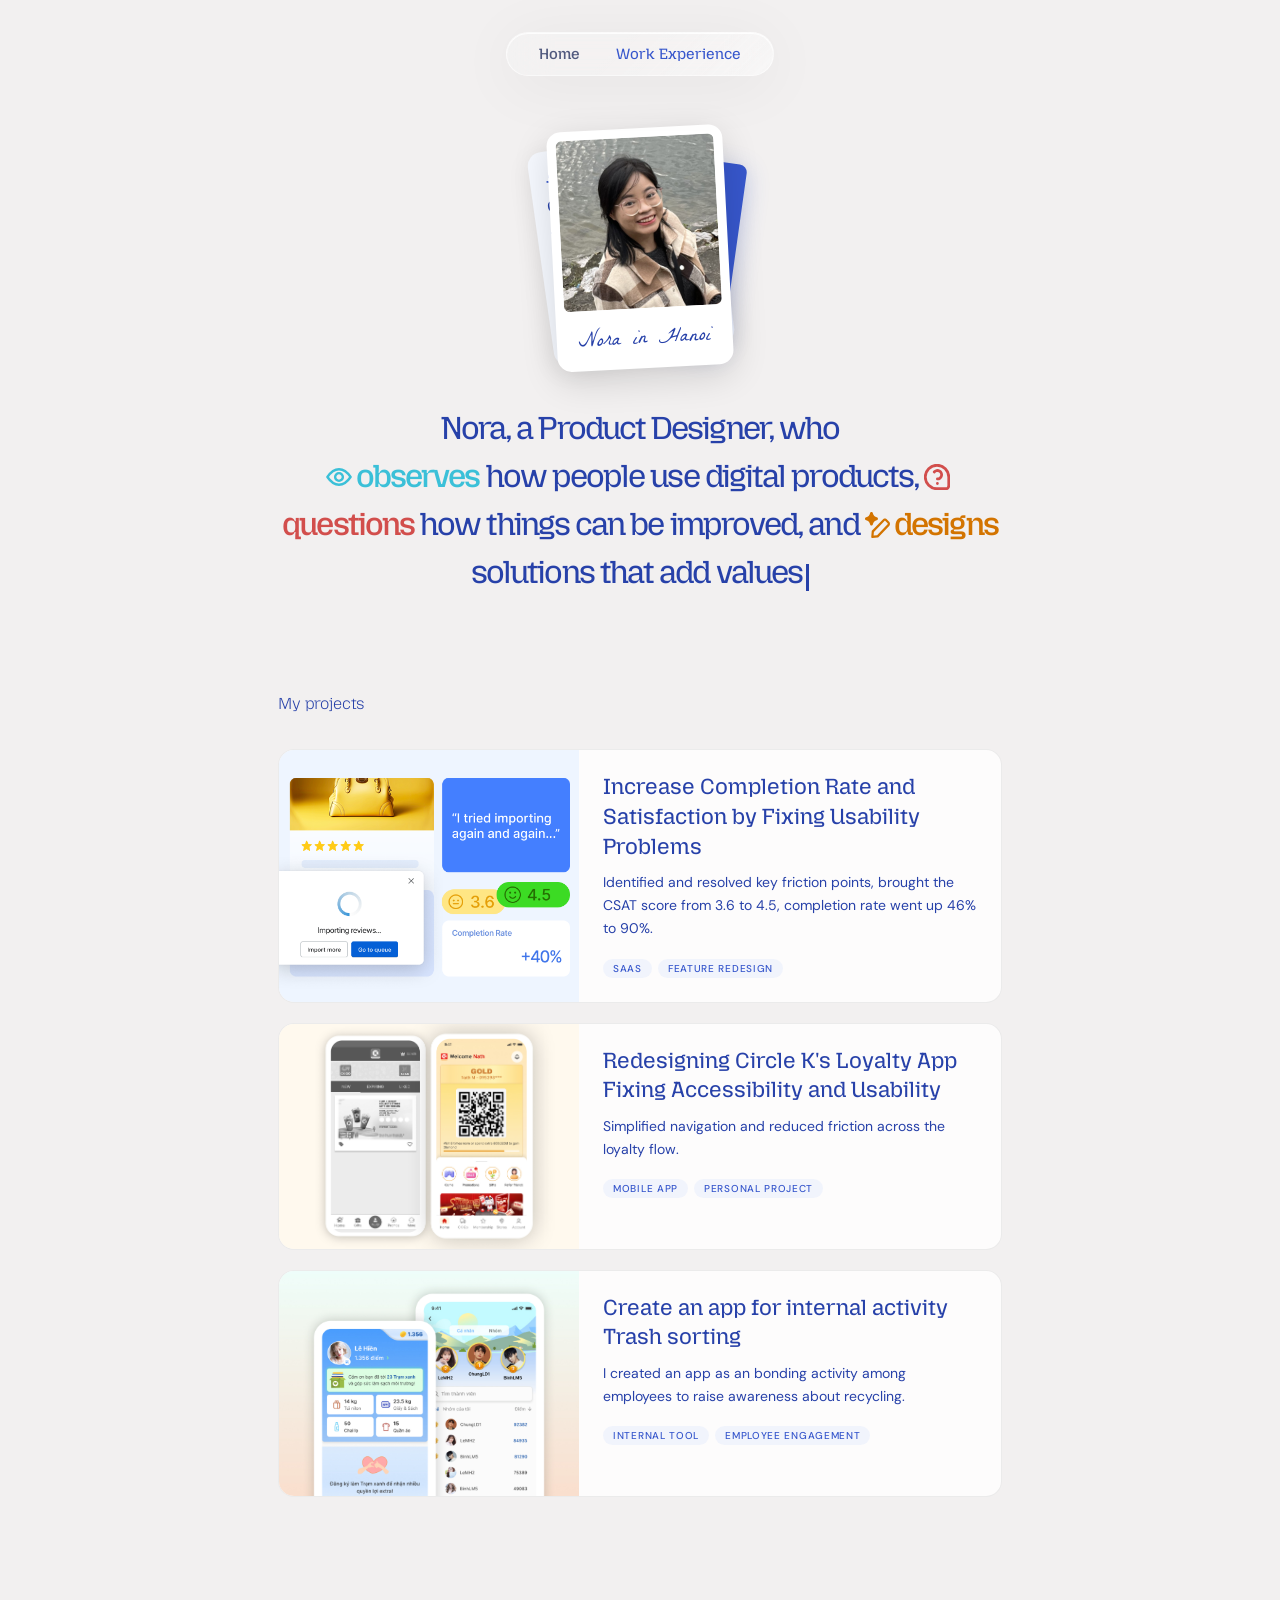
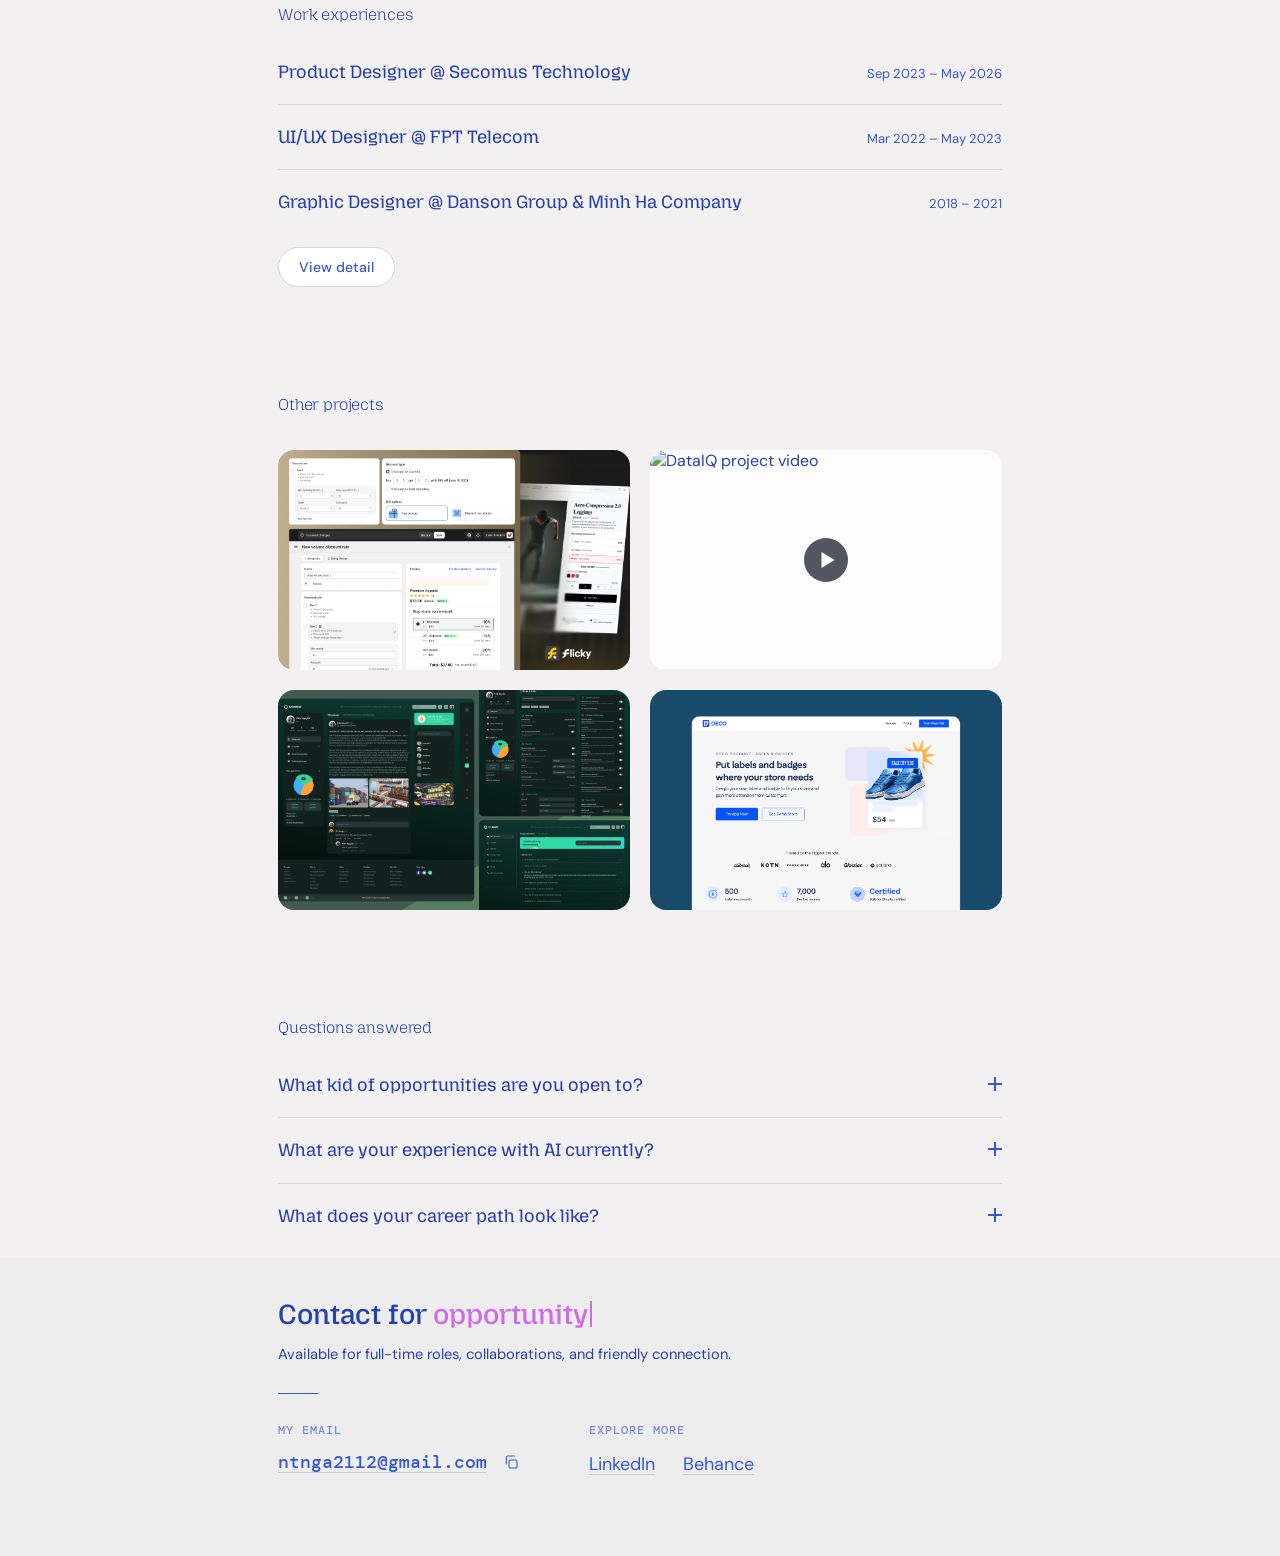
==== index.html @ a88c3f62 "Update index.html" ====
<!DOCTYPE html>
<html lang="en">
<head>
  <!-- Google tag (gtag.js) -->
  <script async src="https://www.googletagmanager.com/gtag/js?id=G-376PVB3XW0"></script>
  <script>
    window.dataLayer = window.dataLayer || [];
    function gtag(){dataLayer.push(arguments);}
    gtag('js', new Date());
    gtag('config', 'G-376PVB3XW0');
  </script>

  <meta charset="UTF-8" />
  <meta name="viewport" content="width=device-width, initial-scale=1.0" />
  <title>Nora Nguyen, Product Designer</title>
  <link rel="preconnect" href="https://fonts.googleapis.com" />
  <link rel="preconnect" href="https://fonts.gstatic.com" crossorigin />
  <link href="https://fonts.googleapis.com/css2?family=DM+Mono:wght@400;500&family=DM+Sans:wght@400;500;600&family=La+Belle+Aurore&family=Lora:ital,wght@0,400;0,600;1,400&family=Mozilla+Headline:wght@200..700&display=swap" rel="stylesheet" />
  <link rel="stylesheet" href="CSS/main.css" />
  <style>
    body.page-home .work-exp-list {
      display: flex;
      flex-direction: column;
      gap: 20px;
    }

    body.page-home .work-exp-item {
      display: flex;
      flex-wrap: wrap;
      align-items: baseline;
      justify-content: space-between;
      gap: 8px;
      padding-bottom: 20px;
      border-bottom: 1px solid var(--border);
    }

    body.page-home .work-exp-item:last-child {
      border-bottom: none;
      padding-bottom: 0;
    }

    body.page-home .work-exp-title {
      font-family: var(--font-heading);
      font-size: 18px;
      font-weight: 400;
      color: var(--ink);
      line-height: 1.35;
    }

    body.page-home .work-exp-date {
      font-family: var(--font-body);
      font-size: 13px;
      color: var(--accent);
      white-space: nowrap;
    }

    @media (max-width: 640px) {
      body.page-home .work-exp-item {
        flex-direction: column;
        align-items: flex-start;
        gap: 4px;
      }
    }

    body.page-home .work-exp-detail-btn {
      display: inline-flex;
      align-items: center;
      gap: 8px;
      font-family: var(--font-body);
      font-size: 14px;
      font-weight: 500;
      color: var(--accent);
      background: #fff;
      border: 1px solid var(--border);
      padding: 10px 20px;
      border-radius: 999px;
      text-decoration: none;
      margin-top: 32px;
      transition: background 0.2s ease, color 0.2s ease, border-color 0.2s ease;
    }

    body.page-home .work-exp-detail-btn:hover {
      background: var(--accent);
      color: #fff;
      border-color: var(--accent);
    }
  </style>
</head>
<body class="page-home" id="top">

  <nav aria-label="Site navigation">
    <a href="index.html" class="active">Home</a>
    <a href="work-exp.html">Work Experience</a>
  </nav>

  <main>

    <section class="hero" aria-label="Introduction">

      <div class="card-stack" tabindex="0" role="img" aria-label="Nora Nguyen">

        <!-- Left: plain white card -->
        <div class="card card-left" aria-hidden="true">
          <div class="card-left-icon" aria-hidden="true"></div>
          <div class="card-left-header">ON MY MIND NOW</div>
          <ul class="card-left-list">
            <li>Personal projects</li>
            <li>Support a Shopify App Developer</li>
          </ul>
        </div>

        <!-- Right: blue info card -->
        <div class="card card-right" aria-hidden="true">
          <svg class="cake-svg" viewBox="0 0 28 28" fill="none"
               stroke="white" stroke-width="1.6" stroke-linecap="round" stroke-linejoin="round"
               aria-hidden="true">
            <rect x="12.5" y="5" width="3" height="5" rx="1"/>
            <path d="M14 3.5 C14 3.5 15.5 4.5 15.5 5.5 C15.5 6.3 14.8 7 14 7 C13.2 7 12.5 6.3 12.5 5.5 C12.5 4.5 14 3.5 14 3.5Z" fill="white" stroke="none"/>
            <rect x="4" y="10" width="20" height="13" rx="3"/>
            <line x1="4" y1="17" x2="24" y2="17"/>
            <circle cx="9" cy="13.5" r="0.8" fill="white" stroke="none"/>
            <circle cx="14" cy="13.5" r="0.8" fill="white" stroke="none"/>
            <circle cx="19" cy="13.5" r="0.8" fill="white" stroke="none"/>
          </svg>
          <p>4 years<br>in Tech design<br>Experienced in<br>Ecommerce SAAS,<br>CRM</p>
        </div>

        <!-- Center: polaroid -->
        <div class="card card-center" aria-hidden="true">
          <div class="photo">
            <img id="nora-portrait"
                 src="Elements/pic2.jpg"
                 alt="Nora Nguyen"
                 width="237" height="256" />
          </div>
          <div class="label">Nora in Hanoi</div>
        </div>

      </div>

      <div class="text-block">
        <h1>
          Nora, a Product Designer, who <br> <span style="color:#3BC0D8"><img src="Elements/observe-icon.svg" alt="" class="hero-icon" />observes</span> how people use digital products,
          <span style="color:#D24E4C"><img src="Elements/question-icon.svg" alt="" class="hero-icon" />questions</span> how things can be improved, and
          <span style="color: #D37400;"><img src="Elements/design-icon.svg" alt="" class="hero-icon" />designs</span> solutions that add values<span class="typing-cursor" aria-hidden="true"></span>
        </h1>
      </div>

    </section>

    <!-- Selected Work -->
    <section class="works-section" aria-label="Selected work">

      <div class="works-inner">

        <!-- Header -->
        <div class="works-header">
          <h2 class="case-studies-heading">My projects</h2>
        </div>

        <!-- Card grid -->
        <div class="works-grid">

          <!-- Shopify Reviews -->
          <a href="lai.html" class="work-card" data-category="enterprise">
            <div class="work-card-img">
              <img src="Elements/lai-main.png"
                   alt="Shopify Reviews Import Flow usability improvement"
                   loading="lazy" />
            </div>
            <div class="work-card-body">
              <h3 class="work-card-title">Increase Completion Rate and Satisfaction by Fixing Usability Problems</h3>
              <p class="work-card-desc">Identified and resolved key friction points, brought the CSAT score from 3.6 to 4.5, completion rate went up 46% to 90%.</p>
              <div class="work-card-tags">
                <span class="work-tag work-tag-type">SAAS</span>
                <span class="work-tag work-tag-type">Feature Redesign</span>
              </div>
            </div>
          </a>

          <!-- CK Club -->
          <a href="ck-club.html" class="work-card" data-category="consumer mobile">
            <div class="work-card-img">
              <img src="Elements/ck-club-main.png"
                   alt="Circle K CK Club Loyalty App — redesigned screens"
                   loading="lazy" />
            </div>
            <div class="work-card-body">
              <h3 class="work-card-title">Redesigning Circle K's Loyalty App Fixing Accessibility and Usability</h3>
              <p class="work-card-desc">Simplified navigation and reduced friction across the loyalty flow.</p>
              <div class="work-card-tags">
                <span class="work-tag work-tag-type">Mobile App</span>
                <span class="work-tag work-tag-type">Personal Project</span>
              </div>
            </div>
          </a>


          <!-- Go Green -->
          <a href="gogreen.html" class="work-card" data-category="internal tool">
            <div class="work-card-img">
              <img src="Elements/gogreen.jpg"
                   alt="Trash sorting app — internal activity"
                   loading="lazy" />
            </div>
            <div class="work-card-body">
              <h3 class="work-card-title">Create an app for internal activity Trash sorting</h3>
              <p class="work-card-desc">I created an app as an bonding activity among employees to raise awareness about recycling.</p>
              <div class="work-card-tags">
                <span class="work-tag work-tag-type">Internal Tool</span>
                <span class="work-tag work-tag-type">Employee Engagement</span>
              </div>
            </div>
          </a>


        </div><!-- /works-grid -->

      </div><!-- /works-inner -->

    </section>

    <!-- Work Experience -->
    <section class="works-section" aria-label="Work experience">

      <div class="works-inner">

        <!-- Header -->
        <div class="works-header">
          <h2 class="case-studies-heading">Work experiences</h2>
        </div>

        <div class="work-exp-list">
          <div class="work-exp-item">
            <h3 class="work-exp-title">Product Designer @ Secomus Technology</h3>
            <span class="work-exp-date">Sep 2023 – May 2026</span>
          </div>
          <div class="work-exp-item">
            <h3 class="work-exp-title">UI/UX Designer @ FPT Telecom</h3>
            <span class="work-exp-date">Mar 2022 – May 2023</span>
          </div>
          <div class="work-exp-item">
            <h3 class="work-exp-title">Graphic Designer @ Danson Group &amp; Minh Ha Company</h3>
            <span class="work-exp-date">2018 – 2021</span>
          </div>
        </div>

        <a href="work-exp.html" class="work-exp-detail-btn">View detail</a>

      </div><!-- /works-inner -->

    </section>

    <!-- What I've been making -->
    <section class="works-section" aria-label="What I've been making">
      <div class="works-inner">

        <!-- Header -->
        <div class="works-header">
          <h2 class="case-studies-heading">Other projects</h2>
        </div>

        <div class="side-quest-grid">
          <div class="side-quest-card">
            <div class="side-quest-card-img side-quest-card-img-zoom">
              <img src="Elements/work slider home/Flicky1.png" alt="" loading="lazy" />
            </div>
            <div class="side-quest-card-body">
              <div class="side-quest-card-meta">
                <span class="side-quest-card-name">
                  Flicky App
                </span>
                <span class="side-quest-card-year">2026</span>
              </div>
              <p class="side-quest-card-desc">Shopify app for pricing and discounts</p>
            </div>
          </div>

          <a href="https://youtu.be/5j2MabrLKqI" target="_blank" rel="noopener" class="side-quest-card">
            <div class="side-quest-card-img">
              <img src="https://img.youtube.com/vi/5j2MabrLKqI/hqdefault.jpg" alt="DataIQ project video" loading="lazy" />
              <span class="side-quest-card-play" aria-hidden="true"></span>
            </div>
            <div class="side-quest-card-body">
              <div class="side-quest-card-meta">
                <span class="side-quest-card-name">
                  DataIQ
                </span>
                <span class="side-quest-card-year">2026</span>
              </div>
              <p class="side-quest-card-desc">Final project for class Breaking into Product Management, an AI platform for Shopee sellers forecasting inventory stocking.</p>
            </div>
          </a>

          <div class="side-quest-card">
            <div class="side-quest-card-img side-quest-card-img-zoom">
              <img src="Elements/work slider home/invest1.png" alt="" loading="lazy" />
            </div>
            <div class="side-quest-card-body">
              <div class="side-quest-card-meta">
                <span class="side-quest-card-name">
                  Trading site
                </span>
                <span class="side-quest-card-year">2022</span>
              </div>
              <p class="side-quest-card-desc">Some screens about profile and communities for a trading website.</p>
            </div>
          </div>

          <div class="side-quest-card">
            <div class="side-quest-card-img side-quest-card-scrollshot" role="img" aria-label="Deco landing page redesign" style="background-image: url('Elements/decowebsite.png');"></div>
            <div class="side-quest-card-body">
              <div class="side-quest-card-meta">
                <span class="side-quest-card-name">
                  Deco landing page
                </span>
                <span class="side-quest-card-year">2025</span>
              </div>
              <p class="side-quest-card-desc">Redesign a landing page for the app DECO</p>
            </div>
          </div>
        </div>

      </div><!-- /works-inner -->
    </section>

    <!-- Questions answered -->
    <section class="works-section" aria-label="Questions answered">
      <div class="works-inner">

        <!-- Header -->
        <div class="works-header">
          <h2 class="case-studies-heading">Questions answered</h2>
        </div>

        <div class="faq-list">
          <details class="faq-item" name="faq">
            <summary class="faq-question">
              <span class="faq-title">What kid of opportunities are you open to?</span>
              <span class="faq-icon" aria-hidden="true"></span>
            </summary>
            <div class="faq-answer">
              <p>I am open to full-time roles based in Hanoi, or remote jobs.</p>
            </div>
          </details>

          <details class="faq-item" name="faq">
            <summary class="faq-question">
              <span class="faq-title">What are your experience with AI currently?</span>
              <span class="faq-icon" aria-hidden="true"></span>
            </summary>
            <div class="faq-answer">
              <p>I've experienced from conversational ask/answer to manage the knowledge base of a full project, I am on my way to learn how to master AI agent to accelerate my design process. </br>I use AI specific for these aspects in my life: </br>- Supporting design works: Generating stock images, creating apps for tiny tasks, giving design ideas... </br>- Managing documents: Creating and managing features and designs documents. </br>- Self-education: Learning languages, especially in tech languages.</br>- And this portfolio would not be accomplished without the help of my friend Claude.</p>
            </div>
          </details>

          <details class="faq-item" name="faq">
            <summary class="faq-question">
              <span class="faq-title">What does your career path look like?</span>
              <span class="faq-icon" aria-hidden="true"></span>
            </summary>
            <div class="faq-answer">
              <p>I care about impact, not just polish. I don't want to create a beautiful app less opened or a banner that gets praised for a week and forgotten. I want to make people's lives a little easier with my product, that's why I go beyond design into business analysis and testing, and work closely with product teams to learn the results, and do it again. Long term, I want to keep building useful products as a designer, and eventually take on a product owner role to own the whole process.</p>
            </div>
          </details>
        </div>

      </div><!-- /works-inner -->
    </section>
  </main>

  <site-footer></site-footer>

  <div id="cursor-badge" aria-hidden="true">View project</div>

  <script>
    // ── Cursor badge (now just for the CK Club card) ──
    const badge = document.getElementById('cursor-badge');

    document.addEventListener('mousemove', (e) => {
      badge.style.left = e.clientX + 'px';
      badge.style.top  = e.clientY + 'px';
    });

    document.querySelectorAll('.work-card:not([aria-disabled])').forEach(card => {
      card.addEventListener('mouseenter', () => {
        badge.textContent = 'View project';
        badge.classList.add('visible');
      });
      card.addEventListener('mouseleave', () => {
        badge.classList.remove('visible');
      });
    });

  </script>

  <script src="js/footer.js" defer></script>

</body>
</html>
---- CSS/main.css ----
/* ============================================================
   main.css — shared styles for all pages.
   ============================================================ */

/* ── Design tokens ── */
:root {
  --accent:        #3757CC;
  --accent-dark:   #515A7E;
  --ink:           #2741A9;  /* same blue family as --accent, deeper — headings/body text */
  --muted:         #636485;  
  --border:        #D4D5E0;
  --border-card:   #C7CBDA;
  --bg:            #F2F0F0;
  --surface:       #fff;
  --accent-subtle: #F0F3FF;

  /* Semantic z-index scale */
  --z-nav:    100;
  --z-cursor: 200;

  /* Font stacks */
  --font-heading:   'Mozilla Headline', sans-serif;
  --font-body:      'DM Sans', -apple-system, BlinkMacSystemFont, 'Helvetica Neue', sans-serif;
  --font-signature: 'La Belle Aurore', cursive;
  --font-quote:     'Lora', Georgia, 'Times New Roman', serif;
}

/* ── Reset ── */
*,
*::before,
*::after {
  margin: 0;
  padding: 0;
  box-sizing: border-box;
}

/* ── Body ── */
body {
  background-color: var(--bg);
  font-family: var(--font-body);
  font-optical-sizing: auto;
  color: var(--ink);
  min-height: 100vh;
}

/* ── Focus visible (global) ── */
:focus-visible {
  outline: 2px solid var(--accent);
  outline-offset: 3px;
  border-radius: 4px;
}

/* ── Nav (shared glass pill) ── */
nav {
  background:
    linear-gradient(-45deg, rgba(255,255,255,0.34) 0%, rgba(255,255,255,0) 60%),
    rgba(251, 251, 251, 0.2);
  backdrop-filter: blur(21px) saturate(1.43);
  -webkit-backdrop-filter: blur(21px) saturate(1.43);
  border: 1px solid rgba(255, 255, 255, 0.55);
  border-radius: 999px;
  padding: 12px 32px;
  display: flex;
  font-family: Mozilla Headline;
  align-items: center;
  gap: 36px;
  box-shadow: 0 8px 65px rgba(0,0,0,0.06), inset 0 1px 0 rgba(255,255,255,0.85);
}

nav a {
  text-decoration: none;
  font-size: 15px;
  color: var(--accent);
  font-weight: 400;
  display: flex;
  align-items: center;
  gap: 6px;
  transition: color 0.2s ease;
}

nav a:hover {
  font-weight: 500;
}

nav a.active {
  color: var(--accent-dark);
  font-weight: 500;
}

/* ── Section label ── */
.section-label {
  font-size: 10px;
  font-weight: 600;
  letter-spacing: 0.1em;
  text-transform: uppercase;
  color: var(--ink);
  margin-bottom: 14px;
}

/* ── Shared headings ── */
.section-heading,
.section-title {
  font-family: var(--font-heading);
  font-size: clamp(1.4rem, 2.5vw + 0.5rem, 2rem);
  font-weight: 400;
  color: var(--ink);
  letter-spacing: -0.01em;
  line-height: 1.15;
  text-wrap: balance;
}

/* ── Shared body text ── */
.section-body {
  font-size: 15px;
  color: var(--ink);
  line-height: 1.8;
  max-width: 600px;
  text-wrap: pretty;
}

.section-body p + p { margin-top: 14px; }
.section-body strong { color: var(--ink); font-weight: 500; }

/* ── Divider ── */
.section-divider {
  height: 1px;
  background: var(--border);
  margin-bottom: 72px;
}

site-footer {
  display: block;
  width: 100%;
}

.site-footer {
  display: block;
  width: 100%;
  margin: 0;
  padding: 40px 0;
  background: #EDEDED;
  text-align: left;
}

.footer-inner {
  max-width: 820px;
  margin: 0 auto;
  padding: 0 48px;
}

@media (max-width: 768px) {
  .footer-inner {
    padding: 0 24px;
  }
}

.footer-heading {
  font-family: var(--font-heading);
  font-size: 28px;
  font-weight: 500;
  color: var(--ink);
  margin-bottom: 12px;
}

.footer-type {
  display: inline-block;
  vertical-align: top;
  color: #CE6BE5;
}

.footer-type-text {
  display: inline-block;
}

.footer-type-cursor {
  display: inline-block;
  width: 2px;
  height: 0.9em;
  margin-left: 2px;
  background: currentColor;
  vertical-align: -0.1em;
  animation: footer-type-blink 0.9s step-end infinite;
}

@keyframes footer-type-blink {
  0%, 49% { opacity: 1; }
  50%, 100% { opacity: 0; }
}

@media (prefers-reduced-motion: reduce) {
  .footer-type-cursor {
    animation: none;
  }
}

.footer-desc {
  font-family: var(--font-body);
  font-size: 11pt;
  line-height: 1.5;
  color: var(--ink);
  margin-bottom: 28px;
  max-width: 520px;
}

.footer-divider {
  width: 40px;
  height: 1px;
  background: var(--accent);
  margin-bottom: 28px;
}

.footer-contact-row {
  display: flex;
  flex-wrap: wrap;
  align-items: flex-start;
  column-gap: 64px;
  row-gap: 28px;
  margin-bottom: 40px;
}

.footer-email {
  display: inline-flex;
  align-items: center;
  gap: 10px;
}

.footer-email-link {
  font-family: 'DM Mono', monospace;
  font-size: 18px;
  font-weight: 500;
  color: var(--accent);
  text-decoration: underline;
  text-underline-offset: 4px;
  text-decoration-color: var(--border-card);
}

.footer-copy-btn {
  display: inline-grid;
  grid-template-areas: "stack";
  align-items: center;
  justify-content: center;
  width: 28px;
  height: 28px;
  padding: 0;
  background: none;
  border: none;
  color: var(--accent);
  cursor: pointer;
  overflow: hidden;
  white-space: nowrap;
  transition: color 0.35s ease, width 0.35s ease;
  font-family: 'DM Mono', monospace;
  font-size: 13px;
  font-weight: 500;
}

.footer-copy-icon,
.footer-copy-done {
  grid-area: stack;
  display: inline-flex;
  align-items: center;
  justify-content: center;
  width: 100%;
  gap: 6px;
  transition: opacity 0.3s ease, transform 0.3s ease;
}

.footer-copy-btn svg {
  width: 16px;
  height: 16px;
  flex-shrink: 0;
}

.footer-copy-icon {
  opacity: 1;
  transform: scale(1);
  color: var(--accent);
}

.footer-copy-done {
  opacity: 0;
  transform: scale(0.85);
  color: #4ADE80;
  white-space: nowrap;
  pointer-events: none;
}

.footer-copy-btn.is-copied {
  width: 82px;
  color: #4ADE80;
}

.footer-copy-btn.is-copied:hover {
  color: #4ADE80;
}

.footer-copy-btn.is-copied .footer-copy-icon {
  opacity: 0;
  transform: scale(0.85);
  pointer-events: none;
}

.footer-copy-btn.is-copied .footer-copy-done {
  opacity: 1;
  transform: scale(1);
  transition-delay: 0.1s;
  pointer-events: auto;
}

.footer-explore {
  margin-bottom: 0;
}

.footer-label {
  display: block;
  font-family: 'DM Mono', monospace;
  font-size: 12px;
  font-weight: 500;
  letter-spacing: 0.08em;
  text-transform: uppercase;
  color: #788DDC;
  margin-bottom: 10px;
}

.footer-links {
  display: flex;
  flex-wrap: wrap;
  align-items: flex-end;
  height: 28px;
  gap: 28px;
  background: none;
  backdrop-filter: none;
  -webkit-backdrop-filter: none;
  border: none;
  border-radius: 0;
  padding: 0;
  box-shadow: none;
}

.footer-links a {
  font-family: var(--font-body);
  font-size: 18px;
  color: var(--accent);
  text-decoration: underline;
  text-underline-offset: 4px;
  text-decoration-color: var(--border-card);
}

@media (max-width: 640px) {
  .site-footer {
    padding-top: 48px;
    padding-bottom: 40px;
  }
}

/* ── Blockquote ── */
blockquote {
  border-left: 2px solid var(--border);
  margin: 18px 0;
  padding: 10px 18px;
  font-family: var(--font-quote);
  font-style: italic;
  font-size: 15px;
  color: var(--accent);
  line-height: 1.65;
}

/* ── Shared image ── */
.section-image {
  width: 100%;
  border-radius: 14px;
  margin-top: 32px;
  display: block;
  box-shadow: 0 2px 20px rgba(0,0,0,0.08);
  cursor: zoom-in;
}

/* ── Image lightbox ── */
.lightbox-overlay {
  position: fixed;
  inset: 0;
  z-index: 1000;
  display: flex;
  align-items: center;
  justify-content: center;
  padding: 40px;
  background: rgba(20, 20, 30, 0.85);
  opacity: 0;
  visibility: hidden;
  transition: opacity 0.2s ease;
}

.lightbox-overlay.active {
  opacity: 1;
  visibility: visible;
}

.lightbox-overlay img {
  max-width: 100%;
  max-height: 100%;
  border-radius: 8px;
  box-shadow: 0 8px 40px rgba(0,0,0,0.4);
  cursor: zoom-out;
}

.lightbox-close {
  position: fixed;
  top: 24px;
  right: 28px;
  width: 40px;
  height: 40px;
  display: flex;
  align-items: center;
  justify-content: center;
  border-radius: 50%;
  background: rgba(255,255,255,0.12);
  color: #fff;
  font-size: 20px;
  line-height: 1;
  cursor: pointer;
  border: none;
}

.lightbox-close:hover {
  background: rgba(255,255,255,0.22);
}

.image-figure {
  margin: 0;
}

.image-caption {
  margin-top: 10px;
  font-size: 13px;
  color: var(--ink);
  text-align: center;
}

/* ── Custom cursor badge (index.html) ── */
#cursor-badge {
  position: fixed;
  pointer-events: none;
  z-index: var(--z-cursor);
  background: var(--accent);
  color: #fff;
  font-size: 13px;
  font-weight: 500;
  padding: 8px 16px;
  border-radius: 999px;
  white-space: nowrap;
  transform: translate(-50%, -50%);
  opacity: 0;
  scale: 0.7;
  transition: opacity 0.2s ease, scale 0.2s ease;
}

#cursor-badge.visible {
  opacity: 1;
  scale: 1;
}

/* ── Method cards (ck-club.html) ── */
.method-list {
  display: flex;
  flex-direction: column;
  gap: 12px;
  margin-top: 28px;
}

.method-item {
  background: var(--surface);
  border-radius: 12px;
  padding: 14px 20px;
  box-shadow: 0 1px 6px rgba(0,0,0,0.04);
}

.method-name {
  font-family: var(--font-body);
  font-size: 15px;
  font-weight: 600;
  color: var(--ink);
  margin-bottom: 5px;
}

.method-desc {
  font-size: 13.5px;
  color: var(--ink);
  line-height: 1.6;
}

/* ── Findings (ck-club.html, lai.html) ── */
.finding-title {
  font-family: var(--font-body);
  font-size: 18px;
  font-weight: 600;
  color: var(--ink);
  margin-bottom: 12px;
  margin-top: 12px;
  letter-spacing: -0.01em;
}

/* ── Observation table (ck-club.html) ── */
.obs-table {
  width: 100%;
  border-collapse: collapse;
  margin-top: 32px;
  font-size: 13.5px;
}

.obs-table th {
  text-align: left;
  font-size: 10px;
  font-weight: 600;
  letter-spacing: 0.1em;
  text-transform: uppercase;
  color: var(--ink);
  padding: 10px 16px;
  border-bottom: 1px solid var(--border);
}

.obs-table td {
  padding: 13px 16px;
  color: var(--ink);
  border-bottom: 1px solid #E8E8F0;
}

.obs-table td:first-child {
  color: var(--ink);
  font-weight: 500;
}

/* ── Compare cards (Old design / New design, used in lai.html) ── */
.compare-cards {
  display: grid;
  grid-template-columns: 1fr 1fr;
  gap: 20px;
  margin-top: 24px;
}

.compare-card {
  border: 1px solid var(--border);
  border-radius: 10px;
  overflow: hidden;
  background: #fff;
}

.compare-card-header {
  padding: 14px 18px;
  font-size: 15px;
  font-weight: 700;
  background: #f7f7f9;
  color: var(--ink);
  border-bottom: 1px solid var(--border);
}

.compare-card-new {
  border-color: var(--accent);
}

.compare-card-new .compare-card-header {
  background: #eef3ff;
  color: var(--accent-dark);
}

.compare-list {
  list-style: none;
  margin: 0;
  padding: 0;
}

.compare-item {
  display: flex;
  align-items: flex-start;
  gap: 12px;
  padding: 13px 18px;
  font-size: 13.5px;
  line-height: 1.55;
  color: var(--ink);
  border-bottom: 1px solid #E8E8F0;
}

.compare-item:last-child {
  border-bottom: none;
}

.compare-icon {
  flex-shrink: 0;
  width: 18px;
  height: 18px;
  border-radius: 50%;
  display: flex;
  align-items: center;
  justify-content: center;
  margin-top: 1px;
}

.compare-icon-x {
  background: #fbdcdc;
  color: #d63c3c;
}

.compare-icon-check {
  background: #d9f2d9;
  color: #2f9e44;
}

@media (max-width: 640px) {
  .compare-cards {
    grid-template-columns: 1fr;
  }
}

/* ── Responsive ── */
@media (max-width: 768px) {
  #cursor-badge { display: none; }

  .meta-grid {
    grid-template-columns: repeat(3, 1fr) !important;
    gap: 16px;
  }
}

@media (max-width: 480px) {
  .meta-grid {
    grid-template-columns: repeat(2, 1fr) !important;
  }
}

/* ── Reduced motion ── */
@media (prefers-reduced-motion: reduce) {
  *,
  *::before,
  *::after {
    animation-duration: 0.01ms !important;
    animation-iteration-count: 1 !important;
    transition-duration: 0.01ms !important;
    scroll-behavior: auto !important;
  }
}

/* ============================================================
   Homepage
   ============================================================ */

body.page-home {
  position: relative;
  display: flex;
  flex-direction: column;
  align-items: center;
  padding: 32px 0 0;
}

body.page-home main {
  width: 100%;
  max-width: 820px;
  padding: 0 48px;
  flex: 1 0 auto;
}

/* Nav: sticky positioning (home page only) */
body.page-home nav {
  position: sticky;
  top: 24px;
  z-index: var(--z-nav);
  transition: padding 0.35s cubic-bezier(0.4, 0, 0.2, 1),
              gap 0.35s cubic-bezier(0.4, 0, 0.2, 1);
}

/* Hero */
body.page-home .hero {
  display: flex;
  flex-direction: column;
  align-items: center;
  margin-top: 52px;
  gap: 36px;
  width: 100%;
}

/* Card stack */
body.page-home .card-stack {
  position: relative;
  width: 312px;
  height: 240px;
  cursor: pointer;
  flex-shrink: 0;
}

body.page-home .card-stack:focus-visible {
  outline: none;
}

body.page-home .card {
  position: absolute;
  border-radius: 14px;
  transition: transform 0.5s cubic-bezier(0.16, 1, 0.3, 1),
              opacity 0.35s ease;
  transform-origin: center center;
}

/* Spring: stiffness 87.3, damping 14, mass 1 */
body.page-home .card-left,
body.page-home .card-right {
  transition:
    transform 857ms linear(
      0, 0.066, 0.214, 0.386, 0.555, 0.700, 0.814, 0.902,
      0.959, 0.997, 1.018, 1.026, 1.029, 1.027, 1.022,
      1.017, 1.012, 1.008, 1.004, 1.002, 1.001
    ),
    opacity 200ms ease;
}

body.page-home .card-left {
  width: 182px;
  height: 215px;
  background: #F6F9FF;
  box-shadow: 0 6px 24px rgba(0,0,0,0.08);
  left: 50%;
  top: 50%;
  transform: translate(calc(-50% - 9px), -50%) rotate(-8deg);
  z-index: 1;
  display: flex;
  flex-direction: column;
  padding: 16px 28px 16px 14px;
  overflow: hidden;
}

body.page-home .card-left-icon {
  width: 20px;
  height: 20px;
  margin-bottom: 10px;
  flex-shrink: 0;
  background-color: var(--accent);
  -webkit-mask-image: url('data:image/svg+xml,%3Csvg%20width%3D%2224%22%20height%3D%2224%22%20viewBox%3D%220%200%2024%2024%22%20fill%3D%22none%22%20xmlns%3D%22http%3A//www.w3.org/2000/svg%22%3E%0A%3Cpath%20d%3D%22M13.4999%205.5C14.5899%205.5%2015.4999%204.58%2015.4999%203.5C15.4999%202.96957%2015.2892%202.46086%2014.9141%202.08579C14.539%201.71071%2014.0303%201.5%2013.4999%201.5C12.3899%201.5%2011.4999%202.38%2011.4999%203.5C11.4999%204.58%2012.3899%205.5%2013.4999%205.5ZM9.88989%2019.38L10.8899%2015L12.9999%2017V23H14.9999V15.5L12.8899%2013.5L13.4999%2010.5C14.1851%2011.2851%2015.0305%2011.9145%2015.9791%2012.3457C16.9278%2012.7769%2017.9578%2013%2018.9999%2013V11C17.0899%2011%2015.4999%2010%2014.6899%208.58L13.6899%207C13.2899%206.38%2012.6899%206%2011.9999%206C11.6899%206%2011.4999%206.08%2011.1899%206.08L5.99989%208.28V13H7.99989V9.58L9.78989%208.88L8.18989%2017L3.28989%2016L2.88989%2018L9.88989%2019.38Z%22%20fill%3D%22%230354D7%22/%3E%0A%3C/svg%3E%0A');
  mask-image: url('data:image/svg+xml,%3Csvg%20width%3D%2224%22%20height%3D%2224%22%20viewBox%3D%220%200%2024%2024%22%20fill%3D%22none%22%20xmlns%3D%22http%3A//www.w3.org/2000/svg%22%3E%0A%3Cpath%20d%3D%22M13.4999%205.5C14.5899%205.5%2015.4999%204.58%2015.4999%203.5C15.4999%202.96957%2015.2892%202.46086%2014.9141%202.08579C14.539%201.71071%2014.0303%201.5%2013.4999%201.5C12.3899%201.5%2011.4999%202.38%2011.4999%203.5C11.4999%204.58%2012.3899%205.5%2013.4999%205.5ZM9.88989%2019.38L10.8899%2015L12.9999%2017V23H14.9999V15.5L12.8899%2013.5L13.4999%2010.5C14.1851%2011.2851%2015.0305%2011.9145%2015.9791%2012.3457C16.9278%2012.7769%2017.9578%2013%2018.9999%2013V11C17.0899%2011%2015.4999%2010%2014.6899%208.58L13.6899%207C13.2899%206.38%2012.6899%206%2011.9999%206C11.6899%206%2011.4999%206.08%2011.1899%206.08L5.99989%208.28V13H7.99989V9.58L9.78989%208.88L8.18989%2017L3.28989%2016L2.88989%2018L9.88989%2019.38Z%22%20fill%3D%22%230354D7%22/%3E%0A%3C/svg%3E%0A');
  -webkit-mask-repeat: no-repeat;
  mask-repeat: no-repeat;
  -webkit-mask-position: center;
  mask-position: center;
  -webkit-mask-size: contain;
  mask-size: contain;
}

body.page-home .card-left-header {
  font-family: var(--font-heading);
  font-size: 11pt;
  font-weight: 500;
  color: var(--ink);
  letter-spacing: -0.02em;
  margin-bottom: 8px;
}

body.page-home .card-left-list {
  list-style: disc;
  padding-left: 14px;
  display: flex;
  flex-direction: column;
  gap: 6px;
}

body.page-home .card-left-list li {
  font-family: var(--font-heading);
  font-size: 9pt;
  color: var(--ink);
  letter-spacing: -0.02em;
  line-height: 1.35;
}

body.page-home .card-left-list li::marker {
  color: var(--ink);
}

body.page-home .card-right {
  width: 139px;
  height: 186px;
  background: var(--accent);
  border-radius: 8px;
  box-shadow: 0 6px 24px rgba(55, 87, 204, 0.28);
  color: #fff;
  padding: 16px 14px;
  display: flex;
  flex-direction: column;
  gap: 10px;
  left: 50%;
  top: 50%;
  transform: translate(calc(-50% + 26px), -50%) rotate(8deg);
  z-index: 1;
}

body.page-home .card-right .cake-svg {
  width: 25px;
  height: 25px;
  flex-shrink: 0;
}

body.page-home .card-right p {
  font-family: var(--font-heading);
  font-size: 12px;
  line-height: 1.6;
  font-weight: 400;
  color: rgba(255,255,255,0.92);
}

body.page-home .card-center {
  width: 176px;
  background: #fff;
  box-shadow: 0 10px 36px rgba(0,0,0,0.14);
  padding: 9px 9px 18px 9px;
  left: 50%;
  top: 50%;
  transform: translate(-50%, -50%) rotate(-3deg);
  z-index: 3;
}

body.page-home .card-center .photo {
  width: 100%;
  aspect-ratio: 1 / 1.08;
  border-radius: 6px;
  overflow: hidden;
}

body.page-home #nora-portrait {
  width: 100%;
  height: 100%;
  object-fit: cover;
  object-position: center top;
  display: block;
}

body.page-home .card-center .label {
  font-family: 'La Belle Aurore', cursive;
  font-size: 21px;
  line-height: 21px;
  color: var(--ink);
  text-align: center;
  margin-top: 21px;
  letter-spacing: 0.3px;
}

/* Fan-out on hover or keyboard focus */
body.page-home .card-stack:hover .card-left,
body.page-home .card-stack:focus-visible .card-left {
  transform: translate(calc(-50% - 157px), -50%) rotate(-13deg);
}

body.page-home .card-stack:hover .card-right,
body.page-home .card-stack:focus-visible .card-right {
  transform: translate(calc(-50% + 152px), -50%) rotate(10deg);
}

body.page-home .card-stack:hover .card-center,
body.page-home .card-stack:focus-visible .card-center {
  transform: translate(-50%, -50%) rotate(0deg);
}

/* Text block */
body.page-home .text-block {
  text-align: center;
  width: 100%;
}

body.page-home .text-block h1 {
  font-family: var(--font-heading);
  font-size: 24pt;
  font-weight: 400;
  line-height: 1.5;
  color: var(--ink);
  letter-spacing: -0.06em;
  margin-bottom: 20px;
  text-wrap: balance;
}

body.page-home .text-block h1 span {
  color: var(--ink);
  font-weight: 500;
}

body.page-home .text-block h1 .hero-icon {
  width: 0.8em;
  height: 0.8em;
  vertical-align: -0.08em;
  margin-right: 0.12em;
}

/* Blinking typing cursor after the last word */
body.page-home .typing-cursor {
  display: inline-block;
  width: 3px;
  height: 0.85em;
  margin-left: 4px;
  background: var(--ink);
  vertical-align: text-bottom;
  animation: cursor-blink 1s step-end infinite;
}

@keyframes cursor-blink {
  0%, 49% { opacity: 1; }
  50%, 100% { opacity: 0; }
}

@media (prefers-reduced-motion: reduce) {
  body.page-home .typing-cursor {
    animation: none;
  }
}

/* Works section — full bleed */
body.page-home .works-section {
  width: 100vw;
  position: relative;
  margin-left: calc(-50vw + 50%);
  margin-top: 48px;
}

/* Home-specific section label — left aligned */
body.page-home .works-section .section-label {
  display: flex;
  align-items: center;
  gap: 8px;
  justify-content: flex-start;
  font-size: 11px;
}

body.page-home .label-square {
  width: 8px;
  height: 8px;
  background: var(--accent);
  border-radius: 2px;
  flex-shrink: 0;
}

body.page-home .section-title {
  text-align: left;
  margin-bottom: 48px;
}

/* Mobile */
@media (max-width: 640px) {
  body.page-home { padding: 20px 0; }
  body.page-home main { padding: 0 16px; }
  body.page-home .hero { margin-top: 32px; gap: 24px; align-items: center; }
  body.page-home .text-block { text-align: center; }
  body.page-home .text-block h1 { font-size: 18pt; }
  body.page-home .works-section { margin-top: 64px; }
}

/* Reduced motion for card stack */
@media (prefers-reduced-motion: reduce) {
  body.page-home .card,
  body.page-home .card-left,
  body.page-home .card-right,
  body.page-home .card-center {
    transition: none !important;
  }
}

/* ── Works section inner container ── */
body.page-home .works-inner {
  padding: 30px 48px 30px;
  max-width: 820px;
  margin: 0 auto;
}

body.page-home .works-header {
  margin-bottom: 36px;
  text-align: left;
}

body.page-home .case-studies-sub {
  font-size: 14px;
  font-weight: regular;
  color: var(--accent);
  margin-bottom: 12px;
  margin-top: 12px;
}

body.page-home .case-studies-heading {
  font-family: var(--font-heading);
  font-size: 16px;
  font-weight: 200;
  color: var(--ink);
  letter-spacing: -0.01em;
  line-height: 1.2;
}

body.page-home .case-studies-heading em {
  font-style: italic;
  color: var(--ink);
}

/* ── Works grid ── */
body.page-home .works-grid {
  display: grid;
  grid-template-columns: 1fr;
  gap: 20px;
}

/* ── Work card ── */
body.page-home .work-card {
  display: flex;
  flex-direction: row;
  background: rgba(255,255,255,0.8);
  border: 1px solid rgba(0,0,0,0.07);
  border-radius: 16px;
  overflow: hidden;
  text-decoration: none;
  color: inherit;
  transition: transform 0.3s cubic-bezier(0.16,1,0.3,1),
              box-shadow 0.3s cubic-bezier(0.16,1,0.3,1);
}

body.page-home .work-card:hover {
  transform: translateY(-5px);
  box-shadow: 0 24px 64px rgba(0,0,0,0.12);
}

body.page-home .work-card[aria-disabled="true"] {
  opacity: 0.65;
  cursor: default;
}

body.page-home .work-card[aria-disabled="true"]:hover {
  transform: none;
  box-shadow: none;
}

body.page-home .work-card-img {
  width: 300px;
  flex-shrink: 0;
  aspect-ratio: 16 / 12;
  overflow: hidden;
  position: relative;
}

body.page-home .work-card-img img {
  width: 100%;
  height: 100%;
  object-fit: cover;
  display: block;
  transition: transform 0.45s cubic-bezier(0.16,1,0.3,1);
}

body.page-home .work-card:hover .work-card-img img {
  transform: scale(1.04);
}

/* Coming soon overlay */
body.page-home .work-card-soon {
  position: absolute;
  top: 14px;
  right: 14px;
  background: rgba(20,20,40,0.72);
  backdrop-filter: blur(8px);
  -webkit-backdrop-filter: blur(8px);
  color: rgba(255,255,255,0.75);
  font-size: 10px;
  font-weight: 500;
  letter-spacing: 0.08em;
  text-transform: uppercase;
  padding: 4px 10px;
  border-radius: 999px;
  border: 1px solid rgba(255,255,255,0.15);
}

body.page-home .work-card-body {
  padding: 22px 24px 24px;
  display: flex;
  flex-direction: column;
  justify-content: flex-start;
  gap: 10px;
}

body.page-home .work-card-tags {
  display: flex;
  flex-wrap: wrap;
  gap: 6px;
}

body.page-home .work-tag {
  font-size: 10px;
  font-weight: 500;
  letter-spacing: 0.07em;
  text-transform: uppercase;
  padding: 3px 10px;
  margin-top: 8px;
  border-radius: 999px;
}

body.page-home .work-tag-cat {
  background: rgba(55, 87, 204, 0.2);
  color: var(--accent);
}

body.page-home .work-tag-type {
  background: rgba(59, 124, 253, 0.06);
  color: var(--accent);
}

body.page-home .work-card-title {
  font-family: var(--font-heading);
  font-size: 22px;
  font-weight: 400;
  color: var(--ink);
  line-height: 1.35;
  transition: color 0.2s ease;
}

body.page-home .work-card-desc {
  font-size: 14px;
  color: var(--ink);
  line-height: 1.65;
}

/* Filter hidden state */
body.page-home .work-card.hidden {
  display: none;
}

@media (max-width: 768px) {
  body.page-home .works-inner { padding: 60px 24px 72px; }
  body.page-home .works-grid { grid-template-columns: 1fr; }
  body.page-home .work-card { flex-direction: column; }
  body.page-home .work-card-img { width: 100%; }
}

/* ── Side quest cards */
body.page-home .side-quest-grid {
  display: grid;
  grid-template-columns: repeat(2, 1fr);
  gap: 20px;
  margin-top: 32px;
}

body.page-home .side-quest-card {
  position: relative;
  aspect-ratio: 16 / 10;
  background: rgba(255,255,255,0.8);
  border-radius: 16px;
  overflow: hidden;
  text-decoration: none;
  color: inherit;
  display: block;
}

body.page-home .side-quest-card-play {
  position: absolute;
  top: 50%;
  left: 50%;
  transform: translate(-50%, -50%);
  width: 44px;
  height: 44px;
  border-radius: 50%;
  background: rgba(20,20,40,0.72);
  backdrop-filter: blur(4px);
  -webkit-backdrop-filter: blur(4px);
}

body.page-home .side-quest-card-play::before {
  content: "";
  position: absolute;
  top: 50%;
  left: 54%;
  transform: translate(-50%, -50%);
  border-style: solid;
  border-width: 8px 0 8px 13px;
  border-color: transparent transparent transparent #fff;
}

body.page-home .side-quest-card-soon {
  opacity: 0.65;
}

body.page-home .side-quest-card-img {
  position: absolute;
  inset: 0;
  width: 100%;
  height: 100%;
  overflow: hidden;
}

body.page-home .side-quest-card-img img {
  width: 100%;
  height: 100%;
  object-fit: cover;
  display: block;
}

/* Image pans/zooms out slightly on hover */
body.page-home .side-quest-card-img-zoom img {
  transition: transform 0.4s cubic-bezier(0.16,1,0.3,1);
}

body.page-home .side-quest-card:hover .side-quest-card-img-zoom img,
body.page-home .side-quest-card:focus-within .side-quest-card-img-zoom img {
  transform: scale(1.08);
}

/* Tall screenshot that pans from top to bottom on hover ("hover-to-scroll") */
body.page-home .side-quest-card-scrollshot {
  background-repeat: no-repeat;
  background-size: 100% auto;
  background-position: top center;
}

body.page-home .side-quest-card:hover .side-quest-card-scrollshot,
body.page-home .side-quest-card:focus-within .side-quest-card-scrollshot {
  background-position: bottom center;
  transition: background-position 6s linear;
}

body.page-home .side-quest-card-img-empty {
  display: flex;
  align-items: center;
  justify-content: center;
  background: var(--accent-subtle);
}

body.page-home .side-quest-card-soon-badge {
  font-size: 10px;
  font-weight: 500;
  letter-spacing: 0.08em;
  text-transform: uppercase;
  color: var(--accent);
  background: rgba(255,255,255,0.85);
  padding: 4px 10px;
  border-radius: 999px;
  border: 1px solid rgba(0,0,0,0.07);
}

body.page-home .side-quest-card-body {
  position: absolute;
  left: 0;
  right: 0;
  bottom: 0;
  padding: 16px 18px 18px;
  display: flex;
  flex-direction: column;
  gap: 8px;
  background: var(--bg);
  transform: translateY(100%);
  transition: transform 0.35s cubic-bezier(0.16,1,0.3,1);
}

body.page-home .side-quest-card:hover .side-quest-card-body,
body.page-home .side-quest-card:focus-within .side-quest-card-body {
  transform: translateY(0);
}

body.page-home .side-quest-card-meta {
  display: flex;
  align-items: center;
  justify-content: space-between;
  gap: 8px;
}

body.page-home .side-quest-card-name {
  display: flex;
  align-items: center;
  gap: 8px;
  font-family: var(--font-heading);
  font-size: 14px;
  font-weight: 500;
  color: var(--ink);
}

body.page-home .side-quest-card-year {
  font-size: 12px;
  color: var(--ink);
}

body.page-home .side-quest-card-desc {
  font-size: 13px;
  color: var(--ink);
  line-height: 1.55;
}

@media (max-width: 768px) {
  body.page-home .side-quest-grid {
    grid-template-columns: repeat(2, 1fr);
  }
}

@media (max-width: 480px) {
  body.page-home .side-quest-grid {
    grid-template-columns: 1fr;
  }
}

/* ── FAQ / Questions answered (same list design as work-exp-list) ── */
body.page-home .faq-list {
  display: flex;
  flex-direction: column;
  gap: 20px;
}

body.page-home .faq-item {
  padding-bottom: 20px;
  border-bottom: 1px solid var(--border);
}

body.page-home .faq-item:last-child {
  border-bottom: none;
  padding-bottom: 0;
}

body.page-home .faq-question {
  display: flex;
  flex-wrap: wrap;
  align-items: baseline;
  justify-content: space-between;
  gap: 8px;
  cursor: pointer;
  list-style: none;
}

body.page-home .faq-question::-webkit-details-marker {
  display: none;
}

body.page-home .faq-title {
  font-family: var(--font-heading);
  font-size: 18px;
  font-weight: 400;
  color: var(--ink);
  line-height: 1.35;
}

body.page-home .faq-icon {
  position: relative;
  width: 14px;
  height: 14px;
  flex-shrink: 0;
}

body.page-home .faq-icon::before,
body.page-home .faq-icon::after {
  content: "";
  position: absolute;
  top: 50%;
  left: 50%;
  background: var(--accent);
  transform: translate(-50%, -50%);
  transition: transform 0.25s ease, opacity 0.25s ease;
}

body.page-home .faq-icon::before {
  width: 14px;
  height: 2px;
}

body.page-home .faq-icon::after {
  width: 2px;
  height: 14px;
}

body.page-home .faq-item[open] .faq-icon::after {
  transform: translate(-50%, -50%) rotate(90deg);
  opacity: 0;
}

body.page-home .faq-answer {
  padding-top: 12px;
}

body.page-home .faq-answer p {
  font-size: 14px;
  color: var(--ink);
  line-height: 1.65;
  margin: 0;
}

@media (max-width: 640px) {
  body.page-home .faq-question {
    flex-direction: column;
    align-items: flex-start;
    gap: 4px;
  }
}
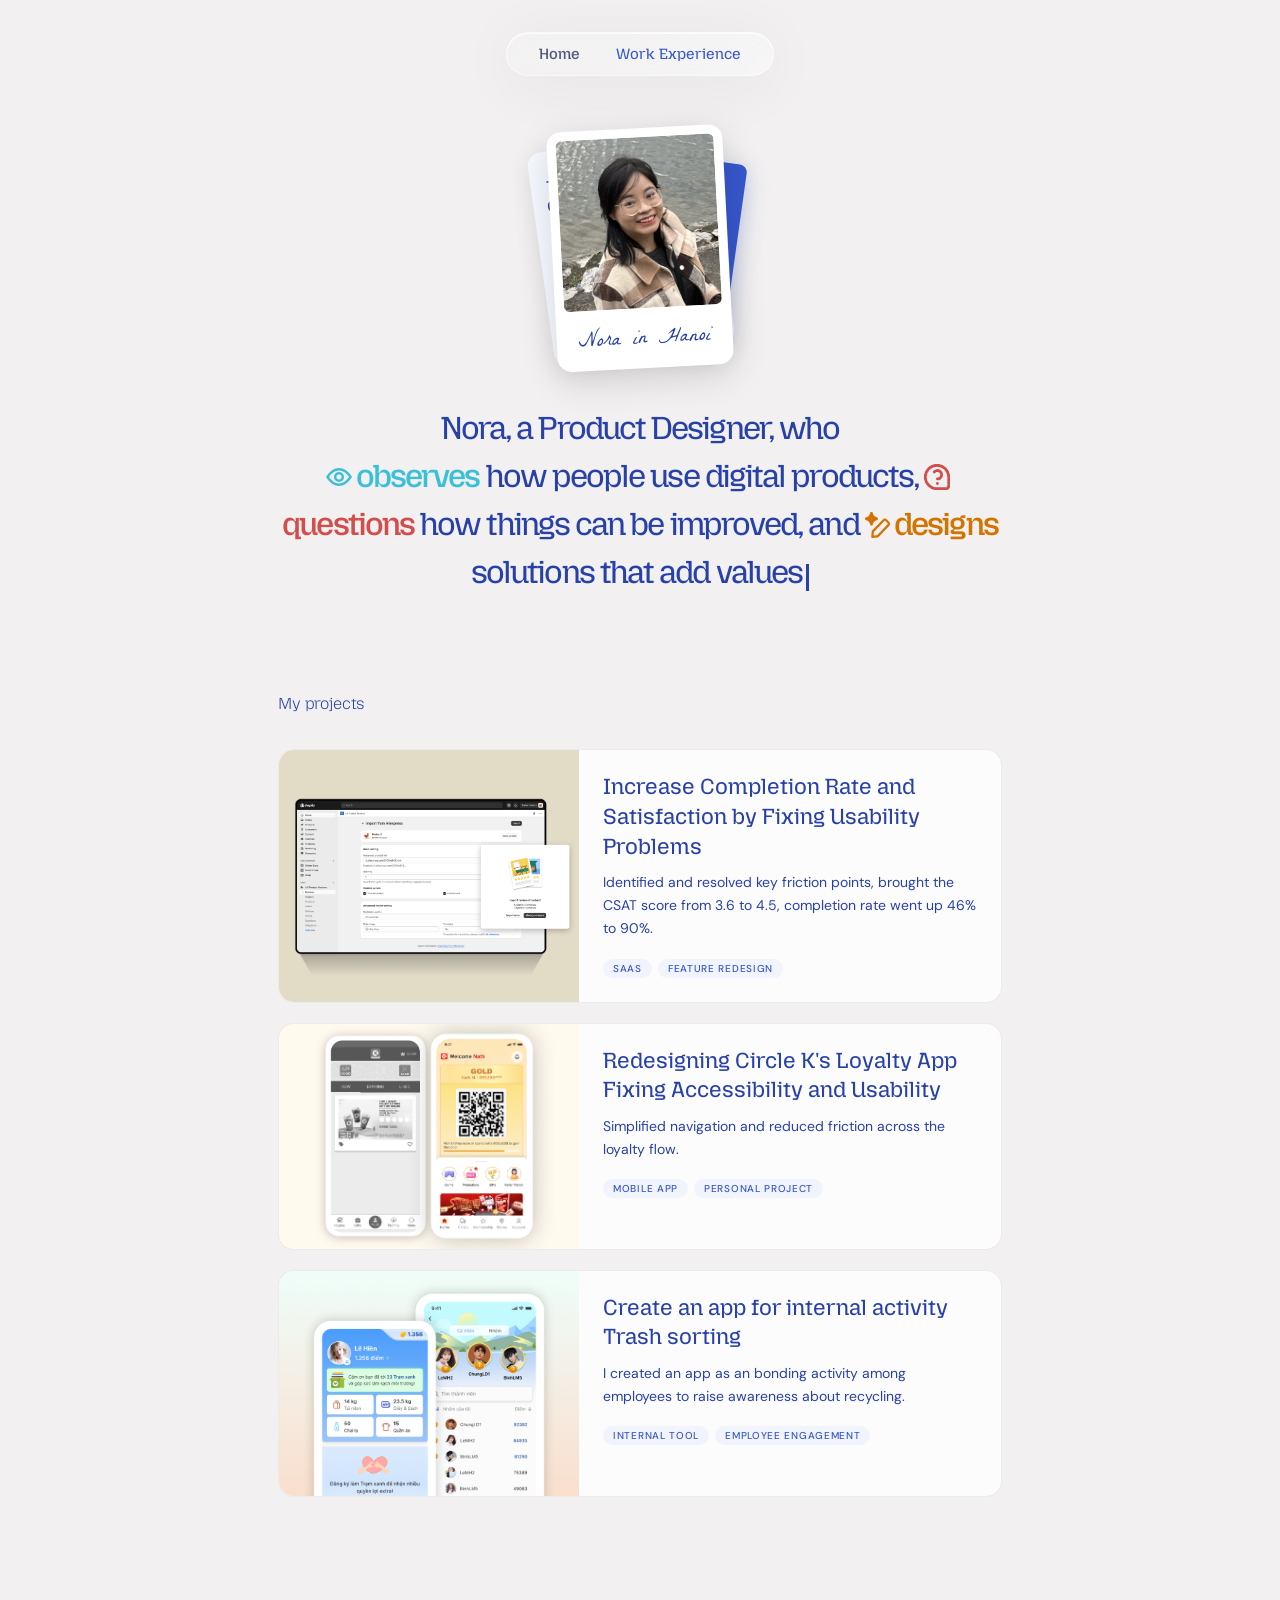
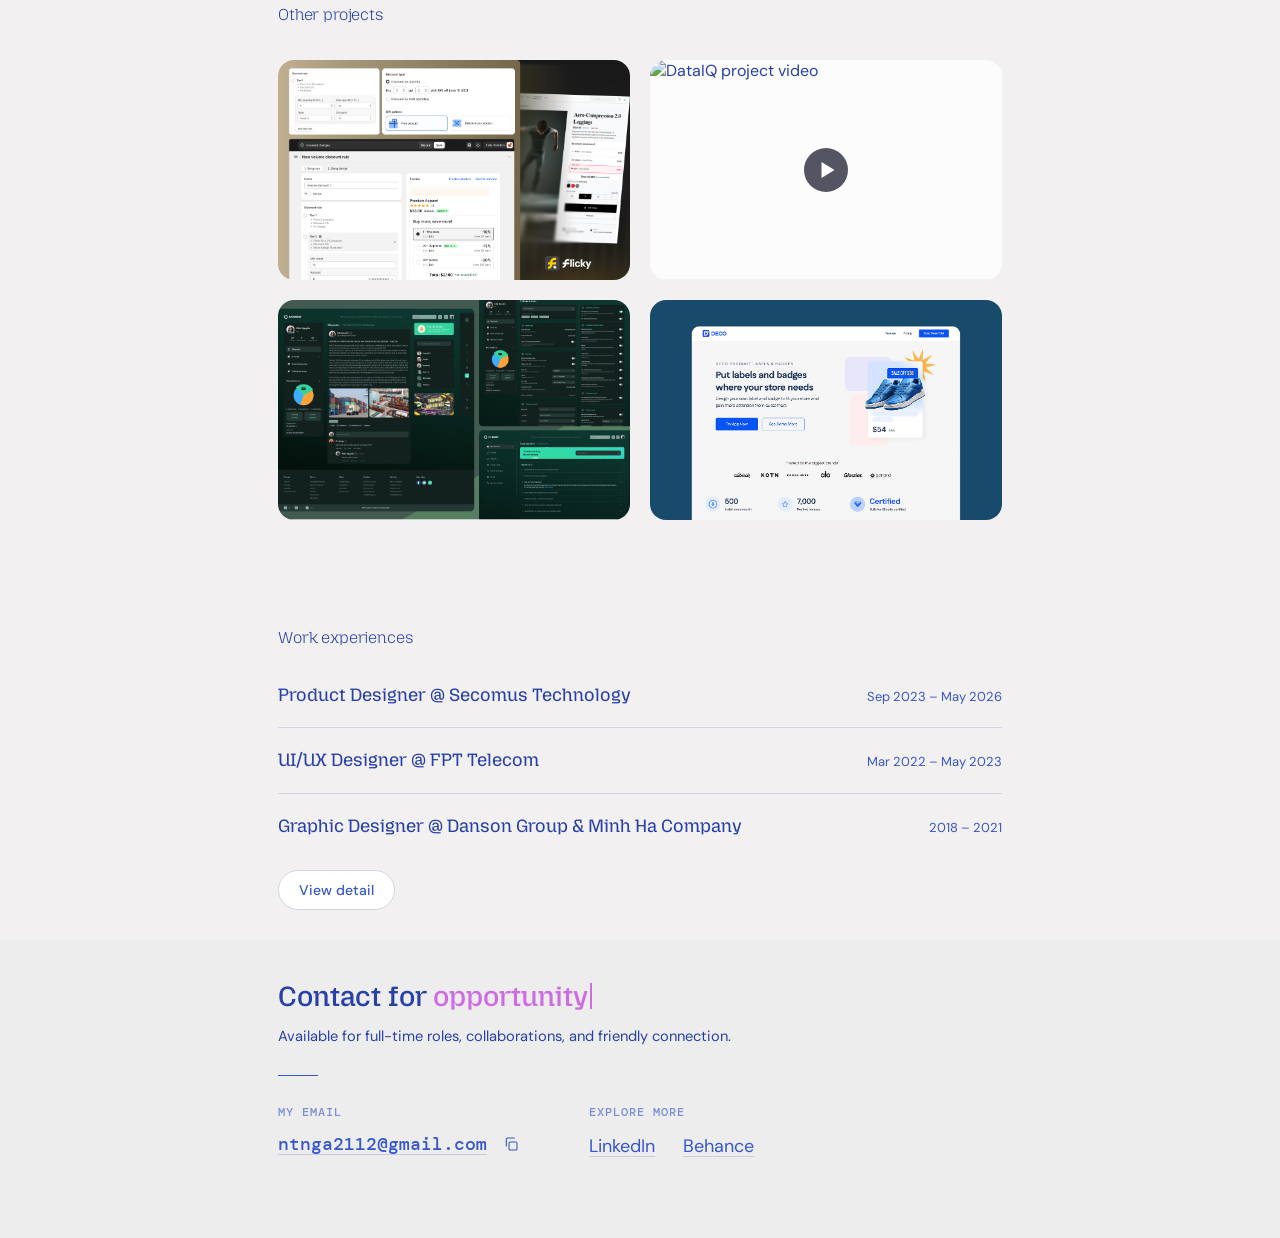
==== commit b58b90aa: "Update index.html" ====
--- a/index.html
+++ b/index.html
@@ -220,37 +220,6 @@
 
     </section>
 
-    <!-- Work Experience -->
-    <section class="works-section" aria-label="Work experience">
-
-      <div class="works-inner">
-
-        <!-- Header -->
-        <div class="works-header">
-          <h2 class="case-studies-heading">Work experiences</h2>
-        </div>
-
-        <div class="work-exp-list">
-          <div class="work-exp-item">
-            <h3 class="work-exp-title">Product Designer @ Secomus Technology</h3>
-            <span class="work-exp-date">Sep 2023 – May 2026</span>
-          </div>
-          <div class="work-exp-item">
-            <h3 class="work-exp-title">UI/UX Designer @ FPT Telecom</h3>
-            <span class="work-exp-date">Mar 2022 – May 2023</span>
-          </div>
-          <div class="work-exp-item">
-            <h3 class="work-exp-title">Graphic Designer @ Danson Group &amp; Minh Ha Company</h3>
-            <span class="work-exp-date">2018 – 2021</span>
-          </div>
-        </div>
-
-        <a href="work-exp.html" class="work-exp-detail-btn">View detail</a>
-
-      </div><!-- /works-inner -->
-
-    </section>
-
     <!-- What I've been making -->
     <section class="works-section" aria-label="What I've been making">
       <div class="works-inner">
@@ -324,49 +293,37 @@
       </div><!-- /works-inner -->
     </section>
 
-    <!-- Questions answered -->
-    <section class="works-section" aria-label="Questions answered">
+    <!-- Work Experience -->
+    <section class="works-section" aria-label="Work experience">
+
       <div class="works-inner">
 
         <!-- Header -->
         <div class="works-header">
-          <h2 class="case-studies-heading">Questions answered</h2>
-        </div>
-
-        <div class="faq-list">
-          <details class="faq-item" name="faq">
-            <summary class="faq-question">
-              <span class="faq-title">What kid of opportunities are you open to?</span>
-              <span class="faq-icon" aria-hidden="true"></span>
-            </summary>
-            <div class="faq-answer">
-              <p>I am open to full-time roles based in Hanoi, or remote jobs.</p>
-            </div>
-          </details>
-
-          <details class="faq-item" name="faq">
-            <summary class="faq-question">
-              <span class="faq-title">What are your experience with AI currently?</span>
-              <span class="faq-icon" aria-hidden="true"></span>
-            </summary>
-            <div class="faq-answer">
-              <p>I've experienced from conversational ask/answer to manage the knowledge base of a full project, I am on my way to learn how to master AI agent to accelerate my design process. </br>I use AI specific for these aspects in my life: </br>- Supporting design works: Generating stock images, creating apps for tiny tasks, giving design ideas... </br>- Managing documents: Creating and managing features and designs documents. </br>- Self-education: Learning languages, especially in tech languages.</br>- And this portfolio would not be accomplished without the help of my friend Claude.</p>
-            </div>
-          </details>
-
-          <details class="faq-item" name="faq">
-            <summary class="faq-question">
-              <span class="faq-title">What does your career path look like?</span>
-              <span class="faq-icon" aria-hidden="true"></span>
-            </summary>
-            <div class="faq-answer">
-              <p>I care about impact, not just polish. I don't want to create a beautiful app less opened or a banner that gets praised for a week and forgotten. I want to make people's lives a little easier with my product, that's why I go beyond design into business analysis and testing, and work closely with product teams to learn the results, and do it again. Long term, I want to keep building useful products as a designer, and eventually take on a product owner role to own the whole process.</p>
-            </div>
-          </details>
-        </div>
+          <h2 class="case-studies-heading">Work experiences</h2>
+        </div>
+
+        <div class="work-exp-list">
+          <div class="work-exp-item">
+            <h3 class="work-exp-title">Product Designer @ Secomus Technology</h3>
+            <span class="work-exp-date">Sep 2023 – May 2026</span>
+          </div>
+          <div class="work-exp-item">
+            <h3 class="work-exp-title">UI/UX Designer @ FPT Telecom</h3>
+            <span class="work-exp-date">Mar 2022 – May 2023</span>
+          </div>
+          <div class="work-exp-item">
+            <h3 class="work-exp-title">Graphic Designer @ Danson Group &amp; Minh Ha Company</h3>
+            <span class="work-exp-date">2018 – 2021</span>
+          </div>
+        </div>
+
+        <a href="work-exp.html" class="work-exp-detail-btn">View detail</a>
 
       </div><!-- /works-inner -->
+
     </section>
+
   </main>
 
   <site-footer></site-footer>
--- a/CSS/main.css
+++ b/CSS/main.css
@@ -1284,94 +1284,3 @@
     grid-template-columns: 1fr;
   }
 }
-
-/* ── FAQ / Questions answered (same list design as work-exp-list) ── */
-body.page-home .faq-list {
-  display: flex;
-  flex-direction: column;
-  gap: 20px;
-}
-
-body.page-home .faq-item {
-  padding-bottom: 20px;
-  border-bottom: 1px solid var(--border);
-}
-
-body.page-home .faq-item:last-child {
-  border-bottom: none;
-  padding-bottom: 0;
-}
-
-body.page-home .faq-question {
-  display: flex;
-  flex-wrap: wrap;
-  align-items: baseline;
-  justify-content: space-between;
-  gap: 8px;
-  cursor: pointer;
-  list-style: none;
-}
-
-body.page-home .faq-question::-webkit-details-marker {
-  display: none;
-}
-
-body.page-home .faq-title {
-  font-family: var(--font-heading);
-  font-size: 18px;
-  font-weight: 400;
-  color: var(--ink);
-  line-height: 1.35;
-}
-
-body.page-home .faq-icon {
-  position: relative;
-  width: 14px;
-  height: 14px;
-  flex-shrink: 0;
-}
-
-body.page-home .faq-icon::before,
-body.page-home .faq-icon::after {
-  content: "";
-  position: absolute;
-  top: 50%;
-  left: 50%;
-  background: var(--accent);
-  transform: translate(-50%, -50%);
-  transition: transform 0.25s ease, opacity 0.25s ease;
-}
-
-body.page-home .faq-icon::before {
-  width: 14px;
-  height: 2px;
-}
-
-body.page-home .faq-icon::after {
-  width: 2px;
-  height: 14px;
-}
-
-body.page-home .faq-item[open] .faq-icon::after {
-  transform: translate(-50%, -50%) rotate(90deg);
-  opacity: 0;
-}
-
-body.page-home .faq-answer {
-  padding-top: 12px;
-}
-
-body.page-home .faq-answer p {
-  font-size: 14px;
-  color: var(--ink);
-  line-height: 1.65;
-  margin: 0;
-}
-
-@media (max-width: 640px) {
-  body.page-home .faq-question {
-    flex-direction: column;
-    align-items: flex-start;
-    gap: 4px;
-  }
-}
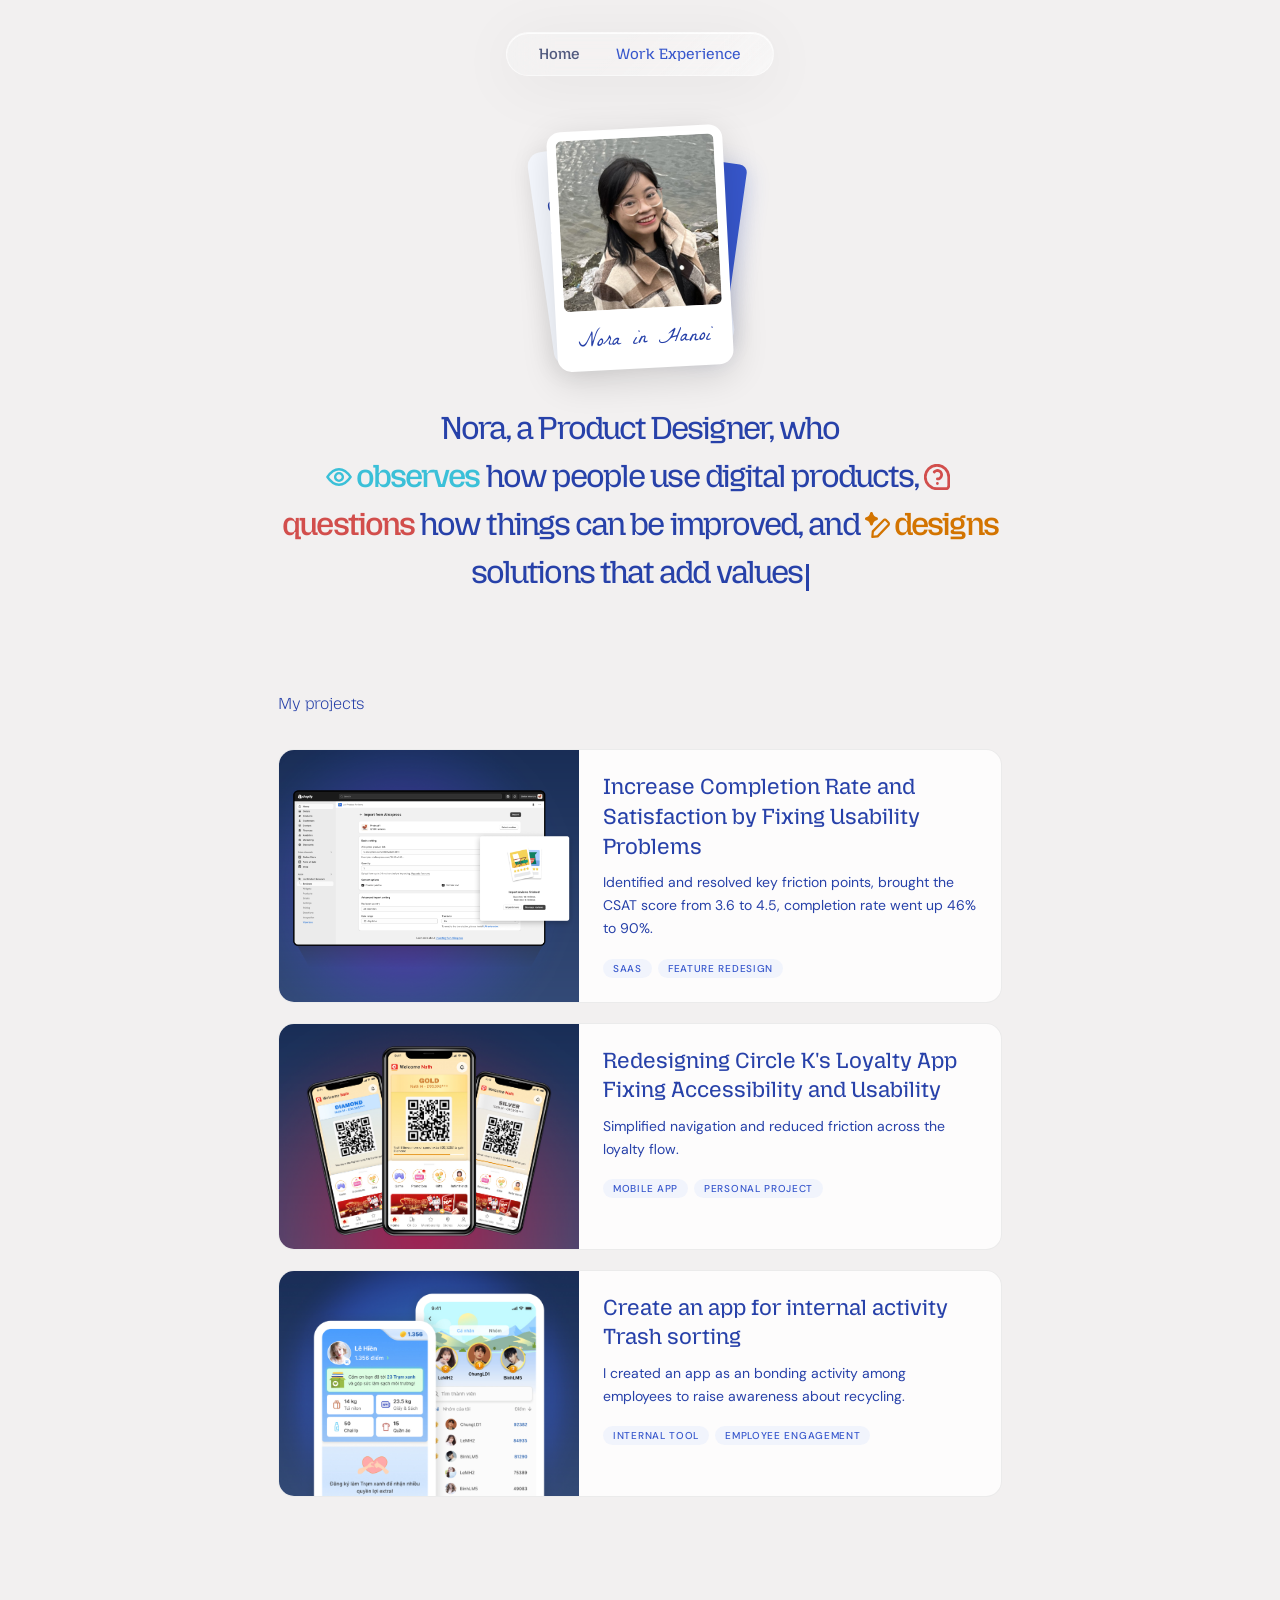
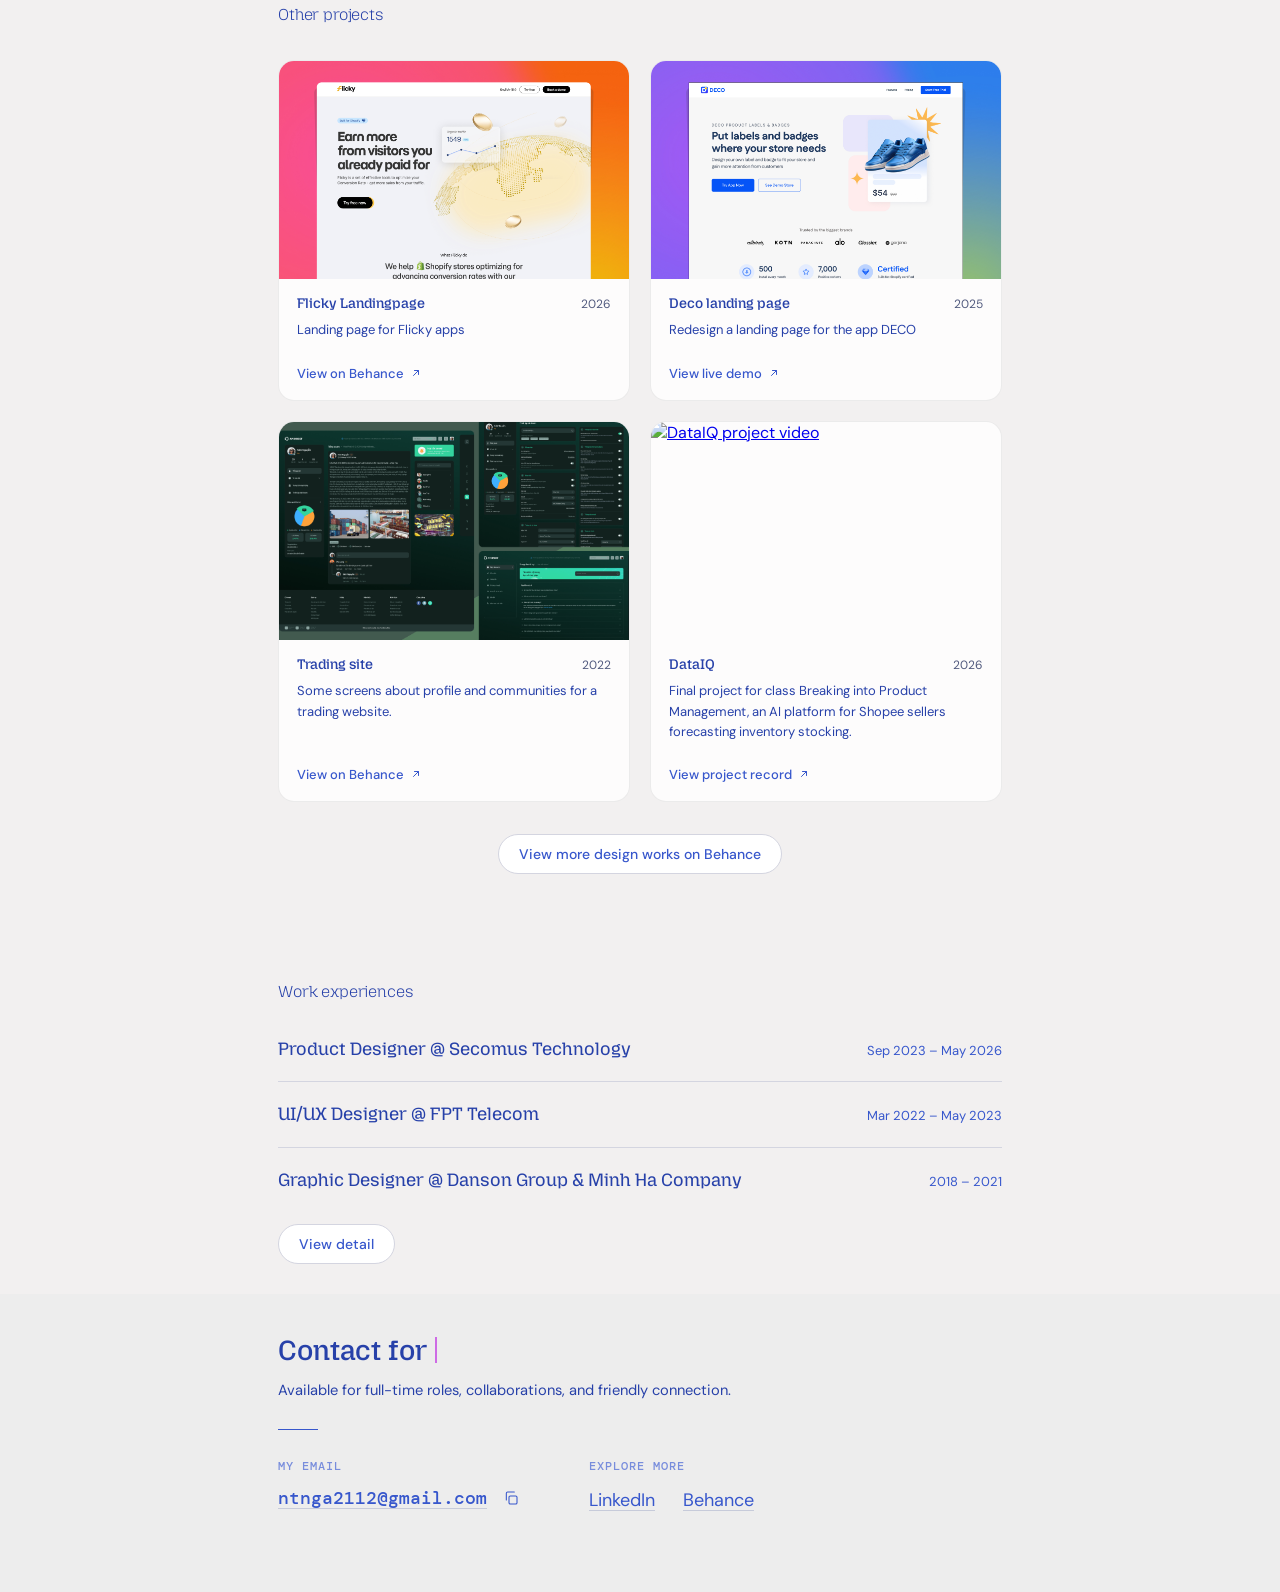
==== commit b02c9a90: "Update index.html" ====
--- a/index.html
+++ b/index.html
@@ -231,48 +231,19 @@
 
         <div class="side-quest-grid">
           <div class="side-quest-card">
-            <div class="side-quest-card-img side-quest-card-img-zoom">
-              <img src="Elements/work slider home/Flicky1.png" alt="" loading="lazy" />
-            </div>
+            <div class="side-quest-card-img side-quest-card-scrollshot" role="img" aria-label="Flicky landing page design" style="background-image: url('Elements/flickywebsite.jpg');"></div>
             <div class="side-quest-card-body">
               <div class="side-quest-card-meta">
                 <span class="side-quest-card-name">
-                  Flicky App
+                  Flicky Landingpage
                 </span>
                 <span class="side-quest-card-year">2026</span>
               </div>
-              <p class="side-quest-card-desc">Shopify app for pricing and discounts</p>
-            </div>
-          </div>
-
-          <a href="https://youtu.be/5j2MabrLKqI" target="_blank" rel="noopener" class="side-quest-card">
-            <div class="side-quest-card-img">
-              <img src="https://img.youtube.com/vi/5j2MabrLKqI/hqdefault.jpg" alt="DataIQ project video" loading="lazy" />
-              <span class="side-quest-card-play" aria-hidden="true"></span>
-            </div>
-            <div class="side-quest-card-body">
-              <div class="side-quest-card-meta">
-                <span class="side-quest-card-name">
-                  DataIQ
-                </span>
-                <span class="side-quest-card-year">2026</span>
-              </div>
-              <p class="side-quest-card-desc">Final project for class Breaking into Product Management, an AI platform for Shopee sellers forecasting inventory stocking.</p>
-            </div>
-          </a>
-
-          <div class="side-quest-card">
-            <div class="side-quest-card-img side-quest-card-img-zoom">
-              <img src="Elements/work slider home/invest1.png" alt="" loading="lazy" />
-            </div>
-            <div class="side-quest-card-body">
-              <div class="side-quest-card-meta">
-                <span class="side-quest-card-name">
-                  Trading site
-                </span>
-                <span class="side-quest-card-year">2022</span>
-              </div>
-              <p class="side-quest-card-desc">Some screens about profile and communities for a trading website.</p>
+              <p class="side-quest-card-desc">Landing page for Flicky apps</p>
+              <a class="side-quest-card-behance-btn" href="https://www.behance.net/gallery/257181283/Flicky-Landing-Page" target="_blank" rel="noopener">
+                <span data-btn-label>View on Behance</span>
+                <svg viewBox="0 0 24 24" fill="none" aria-hidden="true"><path d="M7 17L17 7M9 7h8v8" stroke="currentColor" stroke-width="2" stroke-linecap="round" stroke-linejoin="round"/></svg>
+              </a>
             </div>
           </div>
 
@@ -286,8 +257,57 @@
                 <span class="side-quest-card-year">2025</span>
               </div>
               <p class="side-quest-card-desc">Redesign a landing page for the app DECO</p>
-            </div>
-          </div>
+              <a class="side-quest-card-behance-btn" href="https://deco-website.framer.website/" target="_blank" rel="noopener">
+                <span data-btn-label>View live demo</span>
+                <svg viewBox="0 0 24 24" fill="none" aria-hidden="true"><path d="M7 17L17 7M9 7h8v8" stroke="currentColor" stroke-width="2" stroke-linecap="round" stroke-linejoin="round"/></svg>
+              </a>
+            </div>
+          </div>
+
+          <div class="side-quest-card">
+            <div class="side-quest-card-img side-quest-card-img-zoom">
+              <img src="Elements/work slider home/invest1.png" alt="" loading="lazy" />
+            </div>
+            <div class="side-quest-card-body">
+              <div class="side-quest-card-meta">
+                <span class="side-quest-card-name">
+                  Trading site
+                </span>
+                <span class="side-quest-card-year">2022</span>
+              </div>
+              <p class="side-quest-card-desc">Some screens about profile and communities for a trading website.</p>
+              <a class="side-quest-card-behance-btn" href="https://www.google.com" target="_blank" rel="noopener">
+                <span data-btn-label>View on Behance</span>
+                <svg viewBox="0 0 24 24" fill="none" aria-hidden="true"><path d="M7 17L17 7M9 7h8v8" stroke="currentColor" stroke-width="2" stroke-linecap="round" stroke-linejoin="round"/></svg>
+              </a>
+            </div>
+          </div>
+
+          <div class="side-quest-card">
+            <div class="side-quest-card-img">
+              <a class="side-quest-card-img-link" href="https://youtu.be/5j2MabrLKqI" target="_blank" rel="noopener" aria-label="Watch DataIQ project video">
+                <img src="https://img.youtube.com/vi/5j2MabrLKqI/hqdefault.jpg" alt="DataIQ project video" loading="lazy" />
+                <span class="side-quest-card-play" aria-hidden="true"></span>
+              </a>
+            </div>
+            <div class="side-quest-card-body">
+              <div class="side-quest-card-meta">
+                <span class="side-quest-card-name">
+                  DataIQ
+                </span>
+                <span class="side-quest-card-year">2026</span>
+              </div>
+              <p class="side-quest-card-desc">Final project for class Breaking into Product Management, an AI platform for Shopee sellers forecasting inventory stocking.</p>
+              <a class="side-quest-card-behance-btn" href="https://youtu.be/5j2MabrLKqI" target="_blank" rel="noopener">
+                <span data-btn-label>View project record</span>
+                <svg viewBox="0 0 24 24" fill="none" aria-hidden="true"><path d="M7 17L17 7M9 7h8v8" stroke="currentColor" stroke-width="2" stroke-linecap="round" stroke-linejoin="round"/></svg>
+              </a>
+            </div>
+          </div>
+        </div>
+
+        <div class="side-quest-more">
+          <a href="https://www.behance.net/parkjungnga" target="_blank" rel="noopener" class="work-exp-detail-btn">View more design works on Behance</a>
         </div>
 
       </div><!-- /works-inner -->
--- a/CSS/main.css
+++ b/CSS/main.css
@@ -729,15 +729,6 @@
   height: 20px;
   margin-bottom: 10px;
   flex-shrink: 0;
-  background-color: var(--accent);
-  -webkit-mask-image: url('data:image/svg+xml,%3Csvg%20width%3D%2224%22%20height%3D%2224%22%20viewBox%3D%220%200%2024%2024%22%20fill%3D%22none%22%20xmlns%3D%22http%3A//www.w3.org/2000/svg%22%3E%0A%3Cpath%20d%3D%22M13.4999%205.5C14.5899%205.5%2015.4999%204.58%2015.4999%203.5C15.4999%202.96957%2015.2892%202.46086%2014.9141%202.08579C14.539%201.71071%2014.0303%201.5%2013.4999%201.5C12.3899%201.5%2011.4999%202.38%2011.4999%203.5C11.4999%204.58%2012.3899%205.5%2013.4999%205.5ZM9.88989%2019.38L10.8899%2015L12.9999%2017V23H14.9999V15.5L12.8899%2013.5L13.4999%2010.5C14.1851%2011.2851%2015.0305%2011.9145%2015.9791%2012.3457C16.9278%2012.7769%2017.9578%2013%2018.9999%2013V11C17.0899%2011%2015.4999%2010%2014.6899%208.58L13.6899%207C13.2899%206.38%2012.6899%206%2011.9999%206C11.6899%206%2011.4999%206.08%2011.1899%206.08L5.99989%208.28V13H7.99989V9.58L9.78989%208.88L8.18989%2017L3.28989%2016L2.88989%2018L9.88989%2019.38Z%22%20fill%3D%22%230354D7%22/%3E%0A%3C/svg%3E%0A');
-  mask-image: url('data:image/svg+xml,%3Csvg%20width%3D%2224%22%20height%3D%2224%22%20viewBox%3D%220%200%2024%2024%22%20fill%3D%22none%22%20xmlns%3D%22http%3A//www.w3.org/2000/svg%22%3E%0A%3Cpath%20d%3D%22M13.4999%205.5C14.5899%205.5%2015.4999%204.58%2015.4999%203.5C15.4999%202.96957%2015.2892%202.46086%2014.9141%202.08579C14.539%201.71071%2014.0303%201.5%2013.4999%201.5C12.3899%201.5%2011.4999%202.38%2011.4999%203.5C11.4999%204.58%2012.3899%205.5%2013.4999%205.5ZM9.88989%2019.38L10.8899%2015L12.9999%2017V23H14.9999V15.5L12.8899%2013.5L13.4999%2010.5C14.1851%2011.2851%2015.0305%2011.9145%2015.9791%2012.3457C16.9278%2012.7769%2017.9578%2013%2018.9999%2013V11C17.0899%2011%2015.4999%2010%2014.6899%208.58L13.6899%207C13.2899%206.38%2012.6899%206%2011.9999%206C11.6899%206%2011.4999%206.08%2011.1899%206.08L5.99989%208.28V13H7.99989V9.58L9.78989%208.88L8.18989%2017L3.28989%2016L2.88989%2018L9.88989%2019.38Z%22%20fill%3D%22%230354D7%22/%3E%0A%3C/svg%3E%0A');
-  -webkit-mask-repeat: no-repeat;
-  mask-repeat: no-repeat;
-  -webkit-mask-position: center;
-  mask-position: center;
-  -webkit-mask-size: contain;
-  mask-size: contain;
 }
 
 body.page-home .card-left-header {
@@ -1130,39 +1121,18 @@
   margin-top: 32px;
 }
 
+body.page-home .side-quest-more {
+  display: flex;
+  justify-content: center;
+}
+
 body.page-home .side-quest-card {
-  position: relative;
-  aspect-ratio: 16 / 10;
+  display: flex;
+  flex-direction: column;
   background: rgba(255,255,255,0.8);
+  border: 1px solid rgba(0,0,0,0.07);
   border-radius: 16px;
   overflow: hidden;
-  text-decoration: none;
-  color: inherit;
-  display: block;
-}
-
-body.page-home .side-quest-card-play {
-  position: absolute;
-  top: 50%;
-  left: 50%;
-  transform: translate(-50%, -50%);
-  width: 44px;
-  height: 44px;
-  border-radius: 50%;
-  background: rgba(20,20,40,0.72);
-  backdrop-filter: blur(4px);
-  -webkit-backdrop-filter: blur(4px);
-}
-
-body.page-home .side-quest-card-play::before {
-  content: "";
-  position: absolute;
-  top: 50%;
-  left: 54%;
-  transform: translate(-50%, -50%);
-  border-style: solid;
-  border-width: 8px 0 8px 13px;
-  border-color: transparent transparent transparent #fff;
 }
 
 body.page-home .side-quest-card-soon {
@@ -1170,11 +1140,10 @@
 }
 
 body.page-home .side-quest-card-img {
-  position: absolute;
-  inset: 0;
-  width: 100%;
-  height: 100%;
+  width: 100%;
+  aspect-ratio: 16 / 10;
   overflow: hidden;
+  position: relative;
 }
 
 body.page-home .side-quest-card-img img {
@@ -1184,27 +1153,24 @@
   display: block;
 }
 
-/* Image pans/zooms out slightly on hover */
-body.page-home .side-quest-card-img-zoom img {
-  transition: transform 0.4s cubic-bezier(0.16,1,0.3,1);
-}
-
-body.page-home .side-quest-card:hover .side-quest-card-img-zoom img,
-body.page-home .side-quest-card:focus-within .side-quest-card-img-zoom img {
-  transform: scale(1.08);
-}
-
-/* Tall screenshot that pans from top to bottom on hover ("hover-to-scroll") */
+/* Long website screenshots: fit card width, show the top of the page */
 body.page-home .side-quest-card-scrollshot {
   background-repeat: no-repeat;
   background-size: 100% auto;
   background-position: top center;
-}
-
-body.page-home .side-quest-card:hover .side-quest-card-scrollshot,
-body.page-home .side-quest-card:focus-within .side-quest-card-scrollshot {
+  transition: background-position 0.8s ease-out;
+}
+
+/* Hover: slowly scroll down the full page, snap back on leave */
+body.page-home .side-quest-card:hover .side-quest-card-scrollshot {
   background-position: bottom center;
-  transition: background-position 6s linear;
+  transition: background-position 12s linear;
+}
+
+@media (prefers-reduced-motion: reduce) {
+  body.page-home .side-quest-card:hover .side-quest-card-scrollshot {
+    background-position: top center;
+  }
 }
 
 body.page-home .side-quest-card-img-empty {
@@ -1227,22 +1193,59 @@
 }
 
 body.page-home .side-quest-card-body {
+  flex: 1;
+  padding: 16px 18px 18px;
+  display: flex;
+  flex-direction: column;
+  gap: 8px;
+}
+
+body.page-home .side-quest-card-img-link {
+  display: block;
+  width: 100%;
+  height: 100%;
+}
+
+body.page-home .side-quest-card-behance-btn {
+  display: inline-flex;
+  align-items: center;
+  gap: 6px;
+  align-self: flex-start;
+  margin-top: auto;
+  font-family: var(--font-body);
+  font-size: 13px;
+  font-weight: 500;
+  color: var(--accent);
+  text-decoration: none;
+  padding: 0;
+}
+
+body.page-home .side-quest-card-behance-btn [data-btn-label] {
+  position: relative;
+}
+
+body.page-home .side-quest-card-behance-btn [data-btn-label]::after {
+  content: "";
   position: absolute;
   left: 0;
-  right: 0;
-  bottom: 0;
-  padding: 16px 18px 18px;
-  display: flex;
-  flex-direction: column;
-  gap: 8px;
-  background: var(--bg);
-  transform: translateY(100%);
-  transition: transform 0.35s cubic-bezier(0.16,1,0.3,1);
-}
-
-body.page-home .side-quest-card:hover .side-quest-card-body,
-body.page-home .side-quest-card:focus-within .side-quest-card-body {
-  transform: translateY(0);
+  bottom: -2px;
+  width: 100%;
+  height: 1px;
+  background: currentColor;
+  transform: scaleX(0);
+  transform-origin: left;
+  transition: transform 0.25s ease;
+}
+
+body.page-home .side-quest-card-behance-btn:hover [data-btn-label]::after,
+body.page-home .side-quest-card-behance-btn:focus-visible [data-btn-label]::after {
+  transform: scaleX(1);
+}
+
+body.page-home .side-quest-card-behance-btn svg {
+  width: 12px;
+  height: 12px;
+  flex-shrink: 0;
 }
 
 body.page-home .side-quest-card-meta {
@@ -1262,15 +1265,24 @@
   color: var(--ink);
 }
 
+body.page-home .side-quest-card-icon {
+  width: 8px;
+  height: 8px;
+  border-radius: 2px;
+  background: var(--accent);
+  flex-shrink: 0;
+}
+
 body.page-home .side-quest-card-year {
   font-size: 12px;
-  color: var(--ink);
+  color: var(--accent-dark);
 }
 
 body.page-home .side-quest-card-desc {
   font-size: 13px;
   color: var(--ink);
   line-height: 1.55;
+  margin-bottom: 16px;
 }
 
 @media (max-width: 768px) {
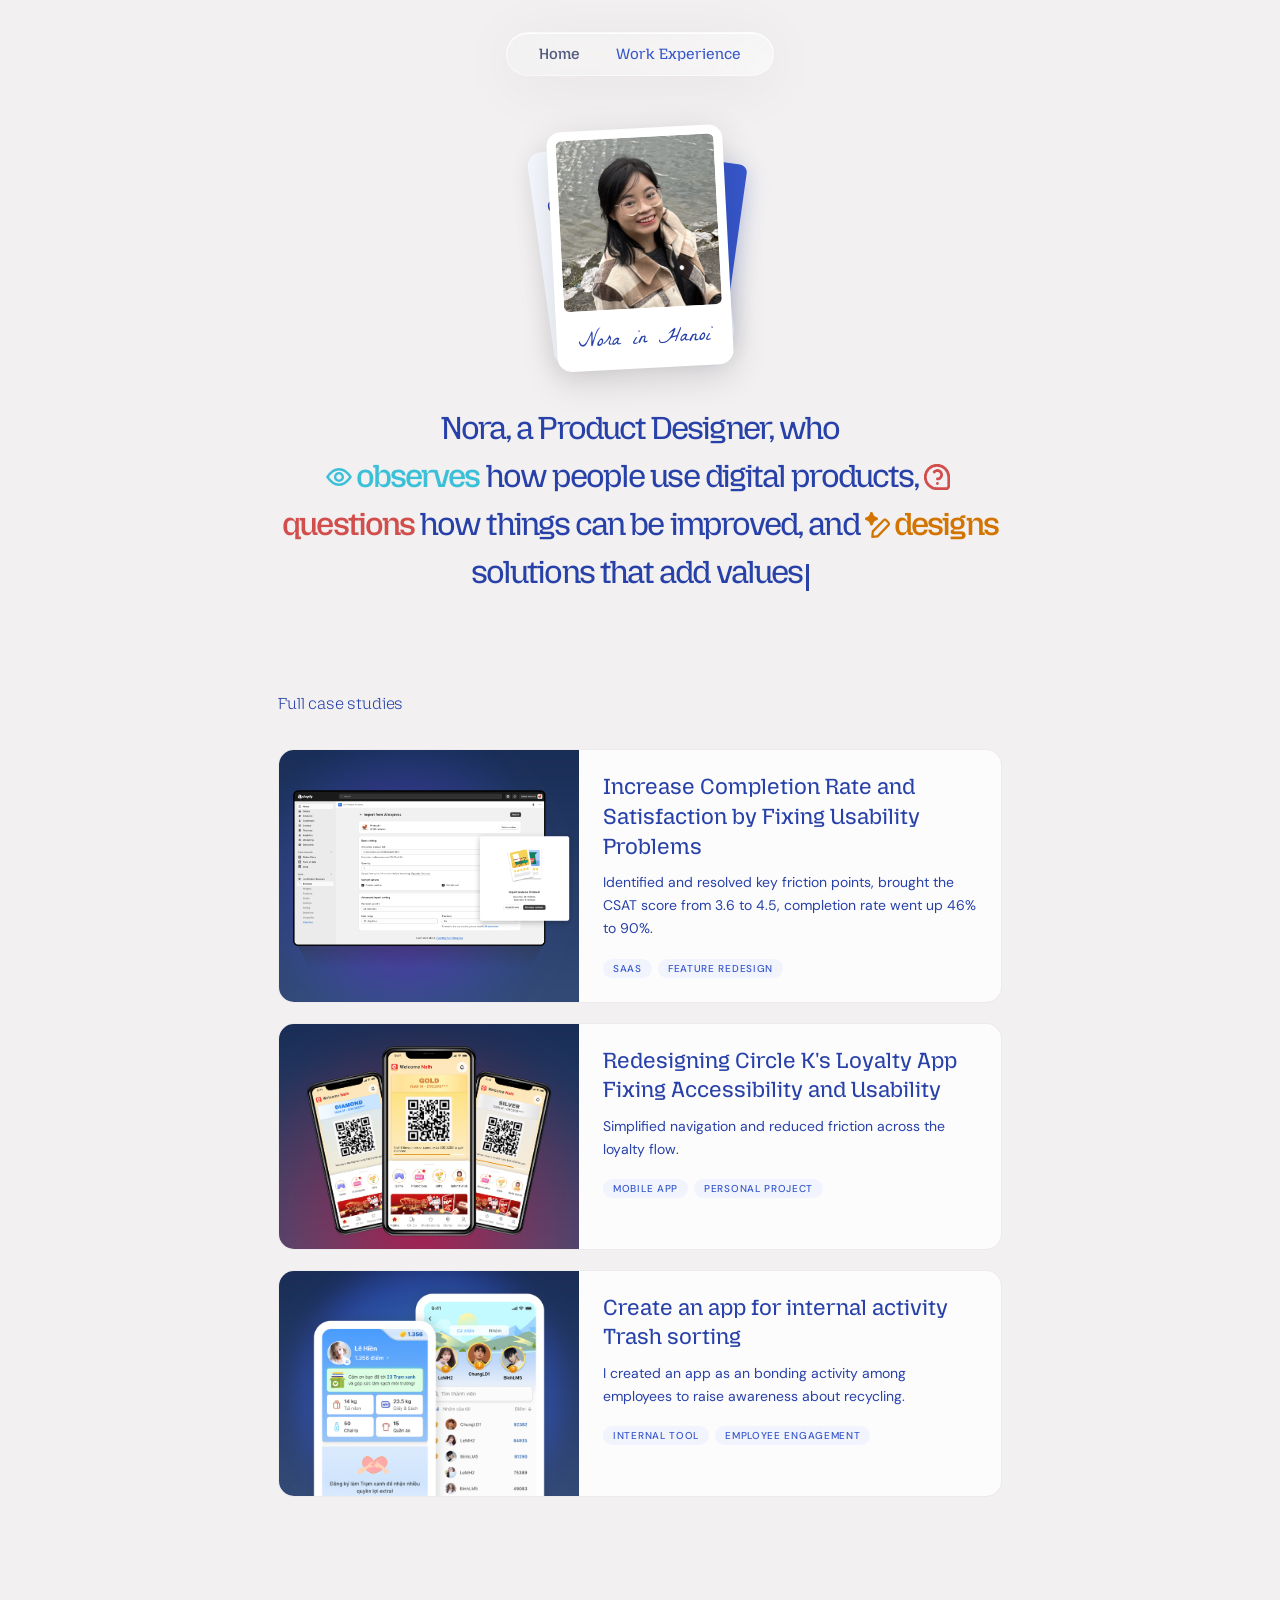
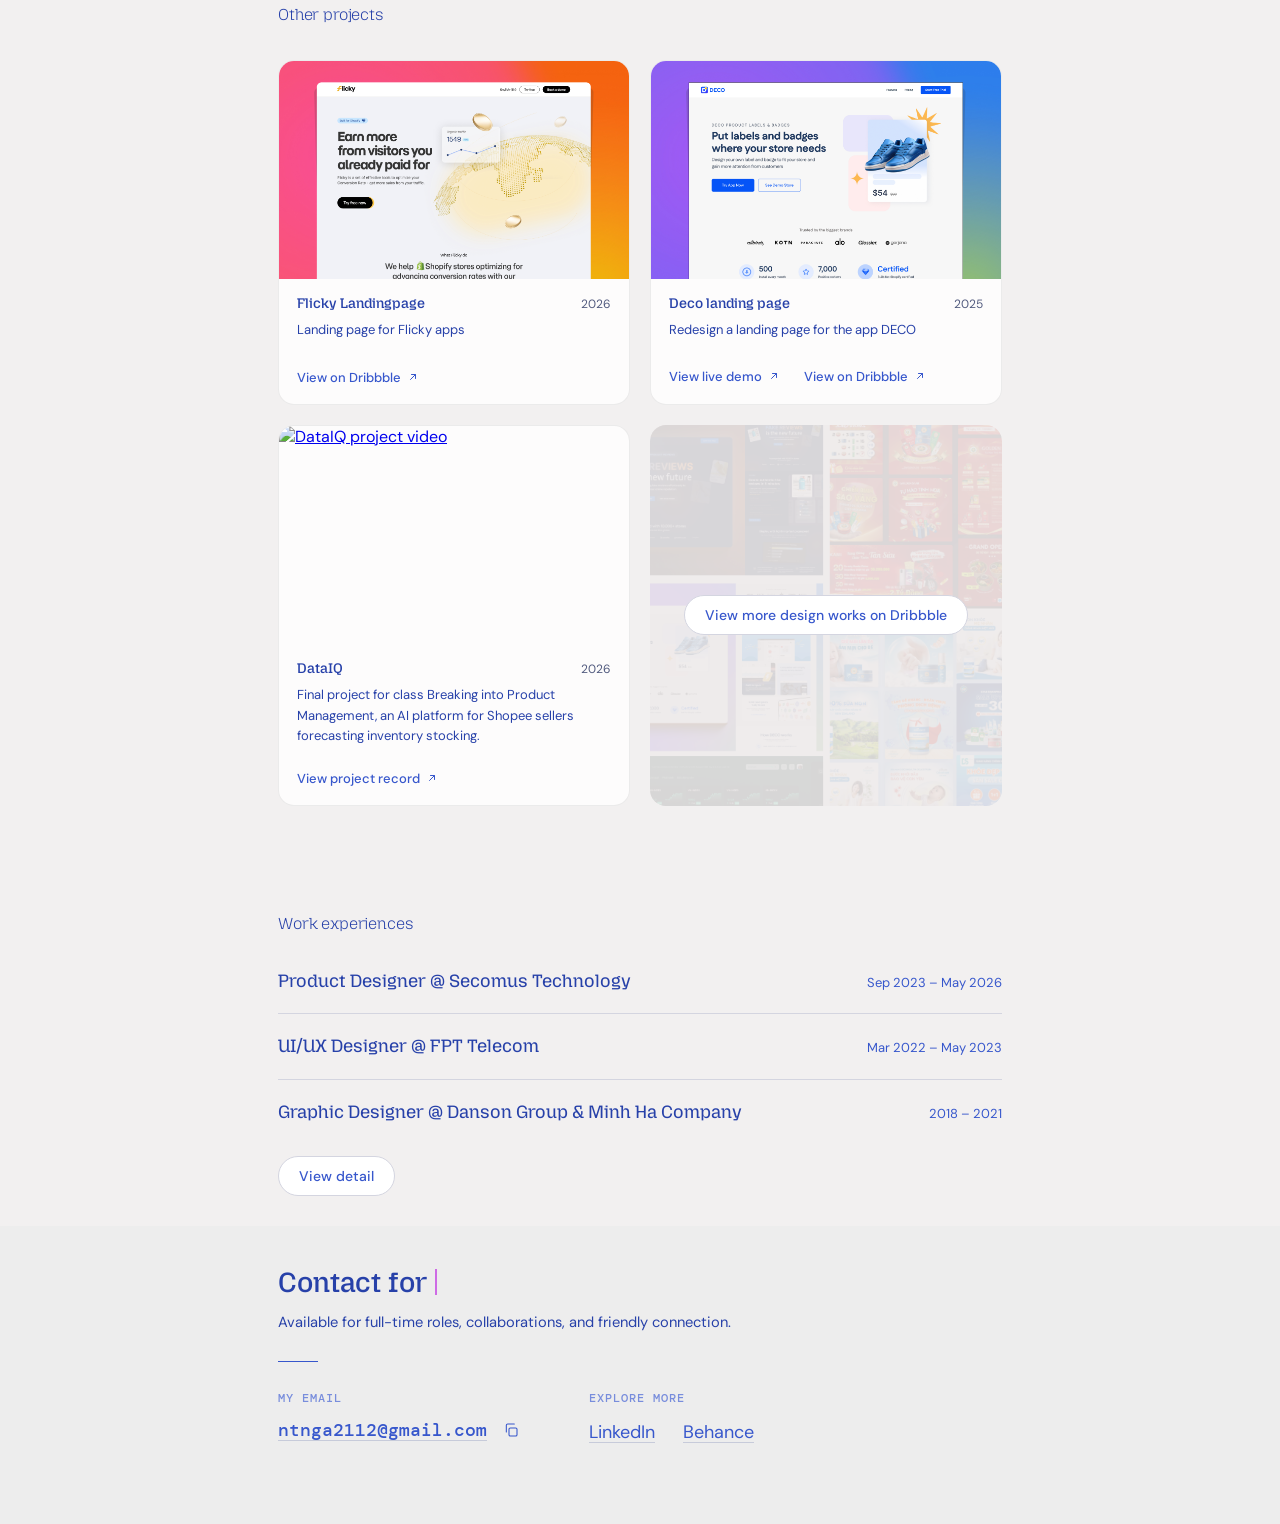
==== commit d9926d95: "Update index.html" ====
--- a/index.html
+++ b/index.html
@@ -155,7 +155,7 @@
 
         <!-- Header -->
         <div class="works-header">
-          <h2 class="case-studies-heading">My projects</h2>
+          <h2 class="case-studies-heading">Full case studies</h2>
         </div>
 
         <!-- Card grid -->
@@ -240,8 +240,8 @@
                 <span class="side-quest-card-year">2026</span>
               </div>
               <p class="side-quest-card-desc">Landing page for Flicky apps</p>
-              <a class="side-quest-card-behance-btn" href="https://www.behance.net/gallery/257181283/Flicky-Landing-Page" target="_blank" rel="noopener">
-                <span data-btn-label>View on Behance</span>
+              <a class="side-quest-card-behance-btn" href="https://dribbble.com/shots/27814591-Landing-page-for-apps" target="_blank" rel="noopener">
+                <span data-btn-label>View on Dribbble</span>
                 <svg viewBox="0 0 24 24" fill="none" aria-hidden="true"><path d="M7 17L17 7M9 7h8v8" stroke="currentColor" stroke-width="2" stroke-linecap="round" stroke-linejoin="round"/></svg>
               </a>
             </div>
@@ -257,29 +257,17 @@
                 <span class="side-quest-card-year">2025</span>
               </div>
               <p class="side-quest-card-desc">Redesign a landing page for the app DECO</p>
-              <a class="side-quest-card-behance-btn" href="https://deco-website.framer.website/" target="_blank" rel="noopener">
+              <div style="align-items: baseline; ">
+              <a class="side-quest-card-behance-btn" href="https://deco-website.framer.website/" target="_blank" rel="noopener" style="padding-right: 20px;">
                 <span data-btn-label>View live demo</span>
                 <svg viewBox="0 0 24 24" fill="none" aria-hidden="true"><path d="M7 17L17 7M9 7h8v8" stroke="currentColor" stroke-width="2" stroke-linecap="round" stroke-linejoin="round"/></svg>
               </a>
-            </div>
-          </div>
-
-          <div class="side-quest-card">
-            <div class="side-quest-card-img side-quest-card-img-zoom">
-              <img src="Elements/work slider home/invest1.png" alt="" loading="lazy" />
-            </div>
-            <div class="side-quest-card-body">
-              <div class="side-quest-card-meta">
-                <span class="side-quest-card-name">
-                  Trading site
-                </span>
-                <span class="side-quest-card-year">2022</span>
-              </div>
-              <p class="side-quest-card-desc">Some screens about profile and communities for a trading website.</p>
-              <a class="side-quest-card-behance-btn" href="https://www.google.com" target="_blank" rel="noopener">
-                <span data-btn-label>View on Behance</span>
+              <a class="side-quest-card-behance-btn" href="https://dribbble.com/shots/27815319-Landingpage-for-app-DECO" target="_blank" rel="noopener">
+                <span data-btn-label>View on Dribbble</span>
                 <svg viewBox="0 0 24 24" fill="none" aria-hidden="true"><path d="M7 17L17 7M9 7h8v8" stroke="currentColor" stroke-width="2" stroke-linecap="round" stroke-linejoin="round"/></svg>
               </a>
+              </div>
+
             </div>
           </div>
 
@@ -304,11 +292,12 @@
               </a>
             </div>
           </div>
-        </div>
-
-        <div class="side-quest-more">
-          <a href="https://www.behance.net/parkjungnga" target="_blank" rel="noopener" class="work-exp-detail-btn">View more design works on Behance</a>
-        </div>
+
+          <div class="side-quest-more">
+            <a href="https://dribbble.com/parkjungnga" target="_blank" rel="noopener" class="work-exp-detail-btn">View more design works on Dribbble</a>
+          </div>
+        </div>
+
 
       </div><!-- /works-inner -->
     </section>
--- a/CSS/main.css
+++ b/CSS/main.css
@@ -1123,7 +1123,28 @@
 
 body.page-home .side-quest-more {
   display: flex;
+  align-items: center;
   justify-content: center;
+  position: relative;
+  isolation: isolate;
+  overflow: hidden;
+  background: rgb(236, 232, 232);
+  border-radius: 16px;
+  padding: 24px;
+}
+
+/* Background image at 50% opacity, behind the button */
+body.page-home .side-quest-more::before {
+  content: "";
+  position: absolute;
+  inset: 0;
+  z-index: -1;
+  background: url('../Elements/bgprj.png') center / cover no-repeat;
+  opacity: 0.2;
+}
+
+body.page-home .side-quest-more .work-exp-detail-btn {
+  margin-top: 0;
 }
 
 body.page-home .side-quest-card {
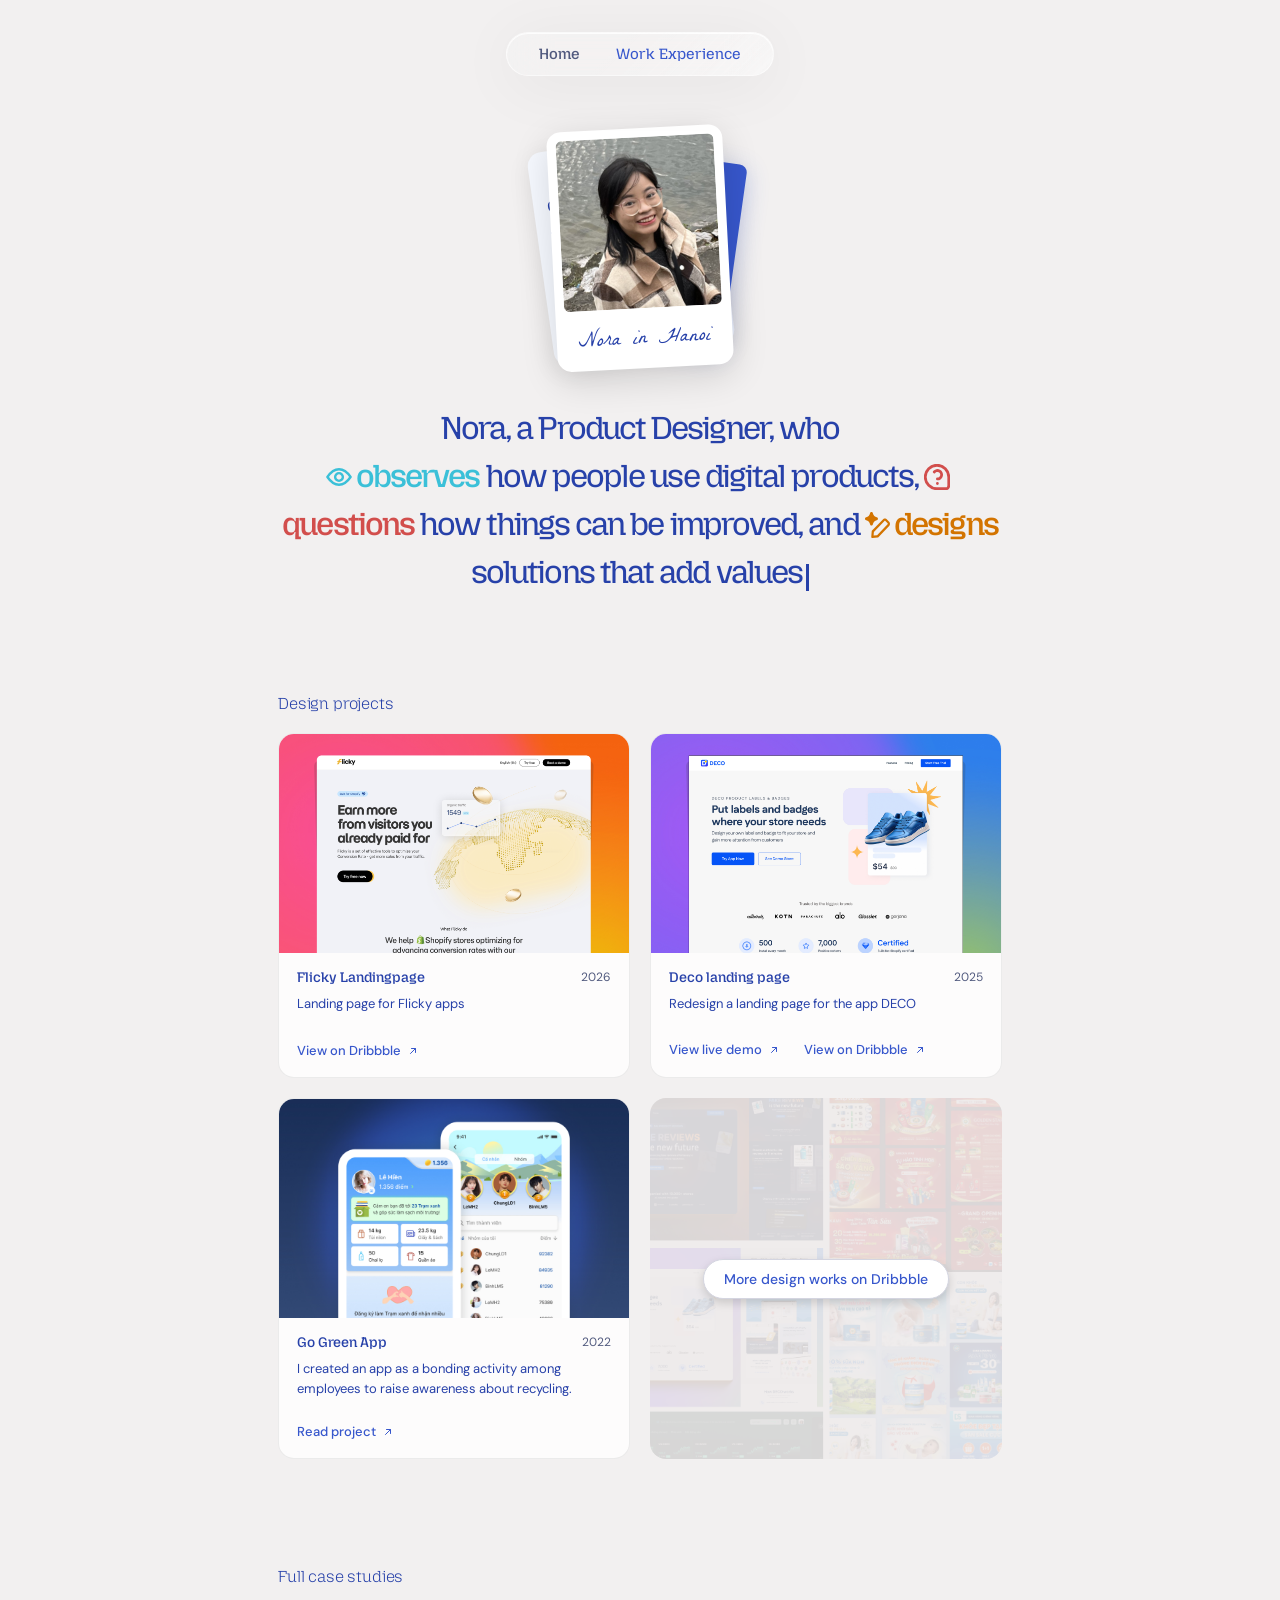
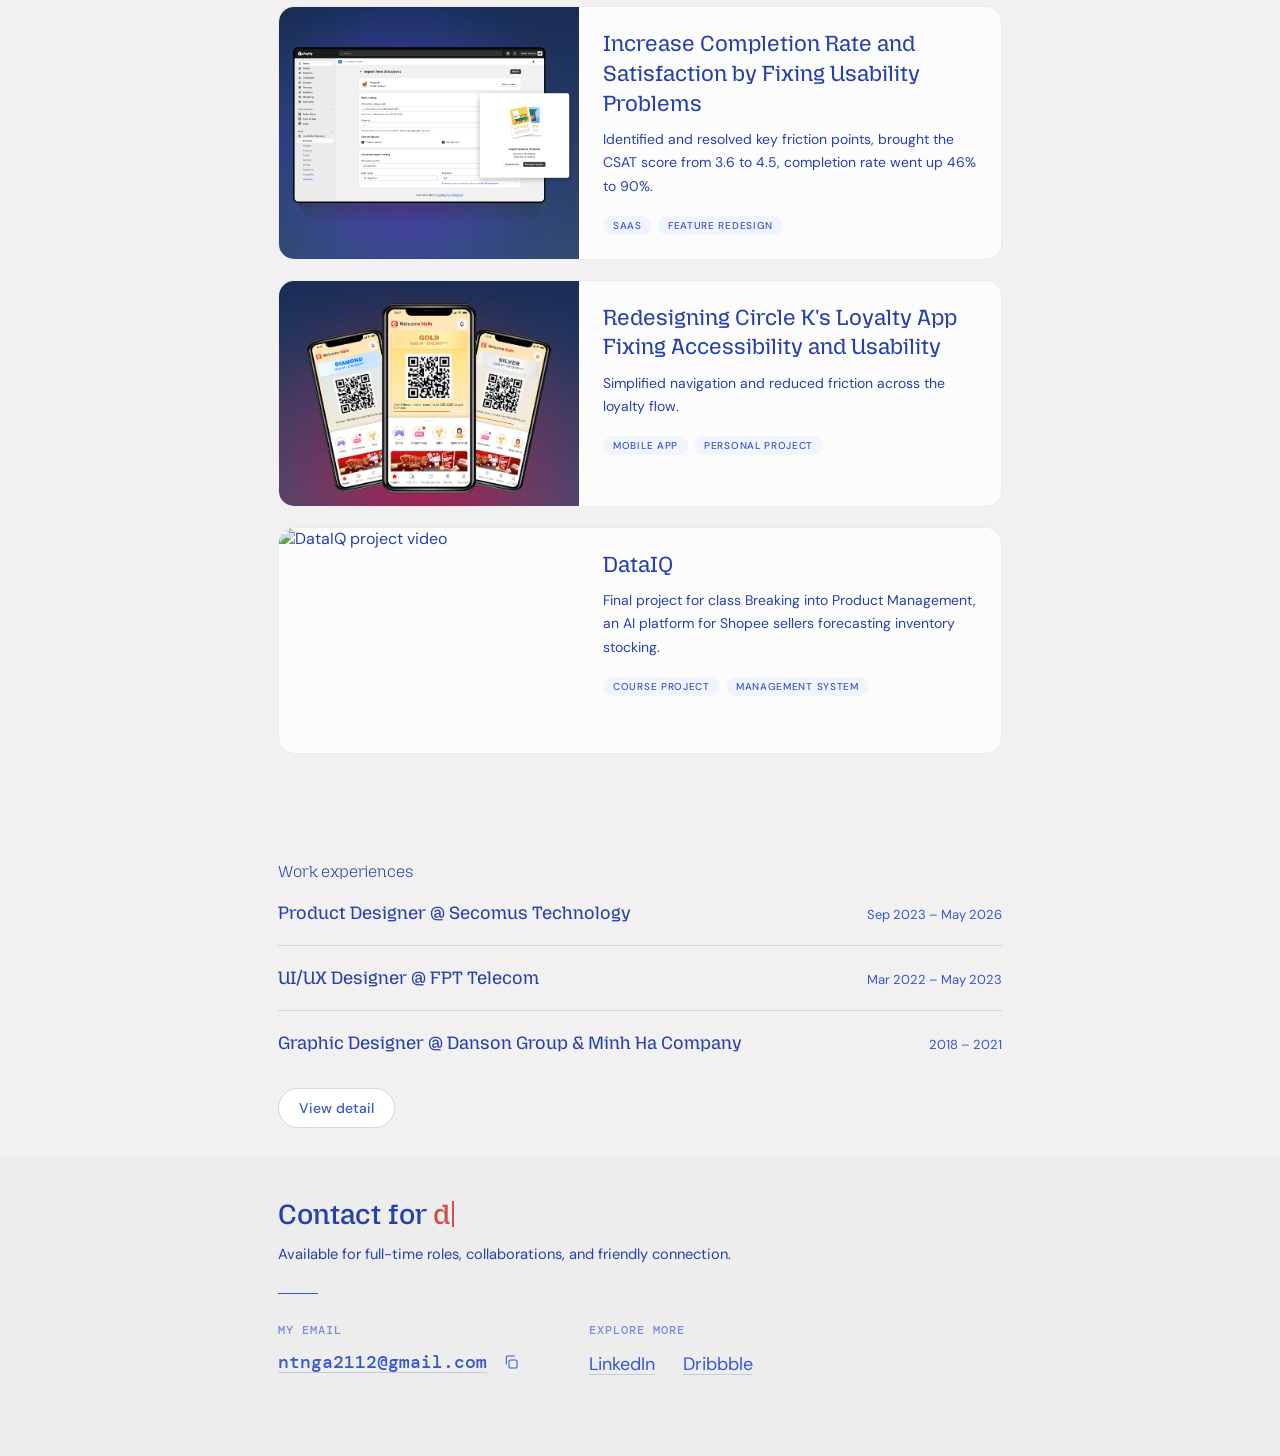
==== commit fa553cec: "Update index.html" ====
--- a/index.html
+++ b/index.html
@@ -17,74 +17,6 @@
   <link rel="preconnect" href="https://fonts.gstatic.com" crossorigin />
   <link href="https://fonts.googleapis.com/css2?family=DM+Mono:wght@400;500&family=DM+Sans:wght@400;500;600&family=La+Belle+Aurore&family=Lora:ital,wght@0,400;0,600;1,400&family=Mozilla+Headline:wght@200..700&display=swap" rel="stylesheet" />
   <link rel="stylesheet" href="CSS/main.css" />
-  <style>
-    body.page-home .work-exp-list {
-      display: flex;
-      flex-direction: column;
-      gap: 20px;
-    }
-
-    body.page-home .work-exp-item {
-      display: flex;
-      flex-wrap: wrap;
-      align-items: baseline;
-      justify-content: space-between;
-      gap: 8px;
-      padding-bottom: 20px;
-      border-bottom: 1px solid var(--border);
-    }
-
-    body.page-home .work-exp-item:last-child {
-      border-bottom: none;
-      padding-bottom: 0;
-    }
-
-    body.page-home .work-exp-title {
-      font-family: var(--font-heading);
-      font-size: 18px;
-      font-weight: 400;
-      color: var(--ink);
-      line-height: 1.35;
-    }
-
-    body.page-home .work-exp-date {
-      font-family: var(--font-body);
-      font-size: 13px;
-      color: var(--accent);
-      white-space: nowrap;
-    }
-
-    @media (max-width: 640px) {
-      body.page-home .work-exp-item {
-        flex-direction: column;
-        align-items: flex-start;
-        gap: 4px;
-      }
-    }
-
-    body.page-home .work-exp-detail-btn {
-      display: inline-flex;
-      align-items: center;
-      gap: 8px;
-      font-family: var(--font-body);
-      font-size: 14px;
-      font-weight: 500;
-      color: var(--accent);
-      background: #fff;
-      border: 1px solid var(--border);
-      padding: 10px 20px;
-      border-radius: 999px;
-      text-decoration: none;
-      margin-top: 32px;
-      transition: background 0.2s ease, color 0.2s ease, border-color 0.2s ease;
-    }
-
-    body.page-home .work-exp-detail-btn:hover {
-      background: var(--accent);
-      color: #fff;
-      border-color: var(--accent);
-    }
-  </style>
 </head>
 <body class="page-home" id="top">
 
@@ -148,77 +80,6 @@
 
     </section>
 
-    <!-- Selected Work -->
-    <section class="works-section" aria-label="Selected work">
-
-      <div class="works-inner">
-
-        <!-- Header -->
-        <div class="works-header">
-          <h2 class="case-studies-heading">Full case studies</h2>
-        </div>
-
-        <!-- Card grid -->
-        <div class="works-grid">
-
-          <!-- Shopify Reviews -->
-          <a href="lai.html" class="work-card" data-category="enterprise">
-            <div class="work-card-img">
-              <img src="Elements/lai-main.png"
-                   alt="Shopify Reviews Import Flow usability improvement"
-                   loading="lazy" />
-            </div>
-            <div class="work-card-body">
-              <h3 class="work-card-title">Increase Completion Rate and Satisfaction by Fixing Usability Problems</h3>
-              <p class="work-card-desc">Identified and resolved key friction points, brought the CSAT score from 3.6 to 4.5, completion rate went up 46% to 90%.</p>
-              <div class="work-card-tags">
-                <span class="work-tag work-tag-type">SAAS</span>
-                <span class="work-tag work-tag-type">Feature Redesign</span>
-              </div>
-            </div>
-          </a>
-
-          <!-- CK Club -->
-          <a href="ck-club.html" class="work-card" data-category="consumer mobile">
-            <div class="work-card-img">
-              <img src="Elements/ck-club-main.png"
-                   alt="Circle K CK Club Loyalty App — redesigned screens"
-                   loading="lazy" />
-            </div>
-            <div class="work-card-body">
-              <h3 class="work-card-title">Redesigning Circle K's Loyalty App Fixing Accessibility and Usability</h3>
-              <p class="work-card-desc">Simplified navigation and reduced friction across the loyalty flow.</p>
-              <div class="work-card-tags">
-                <span class="work-tag work-tag-type">Mobile App</span>
-                <span class="work-tag work-tag-type">Personal Project</span>
-              </div>
-            </div>
-          </a>
-
-
-          <!-- Go Green -->
-          <a href="gogreen.html" class="work-card" data-category="internal tool">
-            <div class="work-card-img">
-              <img src="Elements/gogreen.jpg"
-                   alt="Trash sorting app — internal activity"
-                   loading="lazy" />
-            </div>
-            <div class="work-card-body">
-              <h3 class="work-card-title">Create an app for internal activity Trash sorting</h3>
-              <p class="work-card-desc">I created an app as an bonding activity among employees to raise awareness about recycling.</p>
-              <div class="work-card-tags">
-                <span class="work-tag work-tag-type">Internal Tool</span>
-                <span class="work-tag work-tag-type">Employee Engagement</span>
-              </div>
-            </div>
-          </a>
-
-
-        </div><!-- /works-grid -->
-
-      </div><!-- /works-inner -->
-
-    </section>
 
     <!-- What I've been making -->
     <section class="works-section" aria-label="What I've been making">
@@ -226,7 +87,7 @@
 
         <!-- Header -->
         <div class="works-header">
-          <h2 class="case-studies-heading">Other projects</h2>
+          <h2 class="case-studies-heading">Design projects</h2>
         </div>
 
         <div class="side-quest-grid">
@@ -273,34 +134,104 @@
 
           <div class="side-quest-card">
             <div class="side-quest-card-img">
-              <a class="side-quest-card-img-link" href="https://youtu.be/5j2MabrLKqI" target="_blank" rel="noopener" aria-label="Watch DataIQ project video">
-                <img src="https://img.youtube.com/vi/5j2MabrLKqI/hqdefault.jpg" alt="DataIQ project video" loading="lazy" />
+          <a href="gogreen.html" class="side-quest-card-behance-btn" target="_blank" rel="noopener">
+              <img src="Elements/gogreen.jpg" alt="Trash sorting app — internal activity" loading="lazy" />
                 <span class="side-quest-card-play" aria-hidden="true"></span>
               </a>
             </div>
             <div class="side-quest-card-body">
               <div class="side-quest-card-meta">
                 <span class="side-quest-card-name">
-                  DataIQ
-                </span>
-                <span class="side-quest-card-year">2026</span>
-              </div>
-              <p class="side-quest-card-desc">Final project for class Breaking into Product Management, an AI platform for Shopee sellers forecasting inventory stocking.</p>
-              <a class="side-quest-card-behance-btn" href="https://youtu.be/5j2MabrLKqI" target="_blank" rel="noopener">
-                <span data-btn-label>View project record</span>
+                  Go Green App
+                </span>
+                <span class="side-quest-card-year">2022</span>
+              </div>
+              <p class="side-quest-card-desc">I created an app as a bonding activity among employees to raise awareness about recycling.</p>
+              <a class="side-quest-card-behance-btn" href="gogreen.html">
+                <span data-btn-label>Read project</span>
                 <svg viewBox="0 0 24 24" fill="none" aria-hidden="true"><path d="M7 17L17 7M9 7h8v8" stroke="currentColor" stroke-width="2" stroke-linecap="round" stroke-linejoin="round"/></svg>
               </a>
             </div>
           </div>
 
           <div class="side-quest-more">
-            <a href="https://dribbble.com/parkjungnga" target="_blank" rel="noopener" class="work-exp-detail-btn">View more design works on Dribbble</a>
+            <a href="https://dribbble.com/parkjungnga" target="_blank" rel="noopener" class="work-exp-detail-btn" style="box-shadow: 0px 4px 10px 0px rgba(0, 0, 0, 0.15);">More design works on Dribbble </a>
           </div>
         </div>
 
 
       </div><!-- /works-inner -->
     </section>
+
+    <!-- Selected Work -->
+    <section class="works-section" aria-label="Selected work">
+
+      <div class="works-inner">
+
+        <!-- Header -->
+        <div class="works-header">
+          <h2 class="case-studies-heading">Full case studies</h2>
+        </div>
+
+        <!-- Card grid -->
+        <div class="works-grid">
+
+          <!-- Shopify Reviews -->
+          <a href="lai.html" class="work-card" data-category="enterprise">
+            <div class="work-card-img">
+              <img src="Elements/lai-main.png"
+                   alt="Shopify Reviews Import Flow usability improvement"
+                   loading="lazy" />
+            </div>
+            <div class="work-card-body">
+              <h3 class="work-card-title">Increase Completion Rate and Satisfaction by Fixing Usability Problems</h3>
+              <p class="work-card-desc">Identified and resolved key friction points, brought the CSAT score from 3.6 to 4.5, completion rate went up 46% to 90%.</p>
+              <div class="work-card-tags">
+                <span class="work-tag work-tag-type">SAAS</span>
+                <span class="work-tag work-tag-type">Feature Redesign</span>
+              </div>
+            </div>
+          </a>
+
+          <!-- CK Club -->
+          <a href="ck-club.html" class="work-card" data-category="consumer mobile">
+            <div class="work-card-img">
+              <img src="Elements/ck-club-main.png"
+                   alt="Circle K CK Club Loyalty App — redesigned screens"
+                   loading="lazy" />
+            </div>
+            <div class="work-card-body">
+              <h3 class="work-card-title">Redesigning Circle K's Loyalty App Fixing Accessibility and Usability</h3>
+              <p class="work-card-desc">Simplified navigation and reduced friction across the loyalty flow.</p>
+              <div class="work-card-tags">
+                <span class="work-tag work-tag-type">Mobile App</span>
+                <span class="work-tag work-tag-type">Personal Project</span>
+              </div>
+            </div>
+          </a>
+
+
+          <!-- DataIQ -->
+          <a href="https://youtu.be/5j2MabrLKqI" class="work-card" data-category="internal tool">
+            <div class="work-card-img">
+            <img src="https://img.youtube.com/vi/5j2MabrLKqI/hqdefault.jpg" alt="DataIQ project video" loading="lazy" />
+            </div>
+            <div class="work-card-body">
+              <h3 class="work-card-title">DataIQ</h3>
+              <p class="work-card-desc">Final project for class Breaking into Product Management, an AI platform for Shopee sellers forecasting inventory stocking.</p>
+              <div class="work-card-tags">
+                <span class="work-tag work-tag-type">Course project</span>
+                <span class="work-tag work-tag-type">Management System
+                </span>
+              </div>
+            </div>
+          </a>
+
+        </div><!-- /works-grid -->
+
+      </div><!-- /works-inner -->
+
+    </section>    
 
     <!-- Work Experience -->
     <section class="works-section" aria-label="Work experience">
--- a/CSS/main.css
+++ b/CSS/main.css
@@ -165,7 +165,7 @@
 .footer-type {
   display: inline-block;
   vertical-align: top;
-  color: #CE6BE5;
+  color: #D24E4C;
 }
 
 .footer-type-text {
@@ -952,7 +952,7 @@
 }
 
 body.page-home .works-header {
-  margin-bottom: 36px;
+  margin-bottom: 20px;
   text-align: left;
 }
 
@@ -1008,6 +1008,72 @@
   opacity: 0.65;
   cursor: default;
 }
+    body.page-home .work-exp-list {
+      display: flex;
+      flex-direction: column;
+      gap: 20px;
+    }
+
+    body.page-home .work-exp-item {
+      display: flex;
+      flex-wrap: wrap;
+      align-items: baseline;
+      justify-content: space-between;
+      gap: 8px;
+      padding-bottom: 20px;
+      border-bottom: 1px solid var(--border);
+    }
+
+    body.page-home .work-exp-item:last-child {
+      border-bottom: none;
+      padding-bottom: 0;
+    }
+
+    body.page-home .work-exp-title {
+      font-family: var(--font-heading);
+      font-size: 18px;
+      font-weight: 400;
+      color: var(--ink);
+      line-height: 1.35;
+    }
+
+    body.page-home .work-exp-date {
+      font-family: var(--font-body);
+      font-size: 13px;
+      color: var(--accent);
+      white-space: nowrap;
+    }
+
+    @media (max-width: 640px) {
+      body.page-home .work-exp-item {
+        flex-direction: column;
+        align-items: flex-start;
+        gap: 4px;
+      }
+    }
+
+    body.page-home .work-exp-detail-btn {
+      display: inline-flex;
+      align-items: center;
+      gap: 8px;
+      font-family: var(--font-body);
+      font-size: 14px;
+      font-weight: 500;
+      color: var(--accent);
+      background: #fff;
+      border: 1px solid var(--border);
+      padding: 10px 20px;
+      border-radius: 999px;
+      text-decoration: none;
+      margin-top: 32px;
+      transition: background 0.2s ease, color 0.2s ease, border-color 0.2s ease;
+    }
+
+    body.page-home .work-exp-detail-btn:hover {
+      background: var(--accent);
+      color: #fff;
+      border-color: var(--accent);
+    }
 
 body.page-home .work-card[aria-disabled="true"]:hover {
   transform: none;
@@ -1118,7 +1184,7 @@
   display: grid;
   grid-template-columns: repeat(2, 1fr);
   gap: 20px;
-  margin-top: 32px;
+  margin-top: 20px;
 }
 
 body.page-home .side-quest-more {
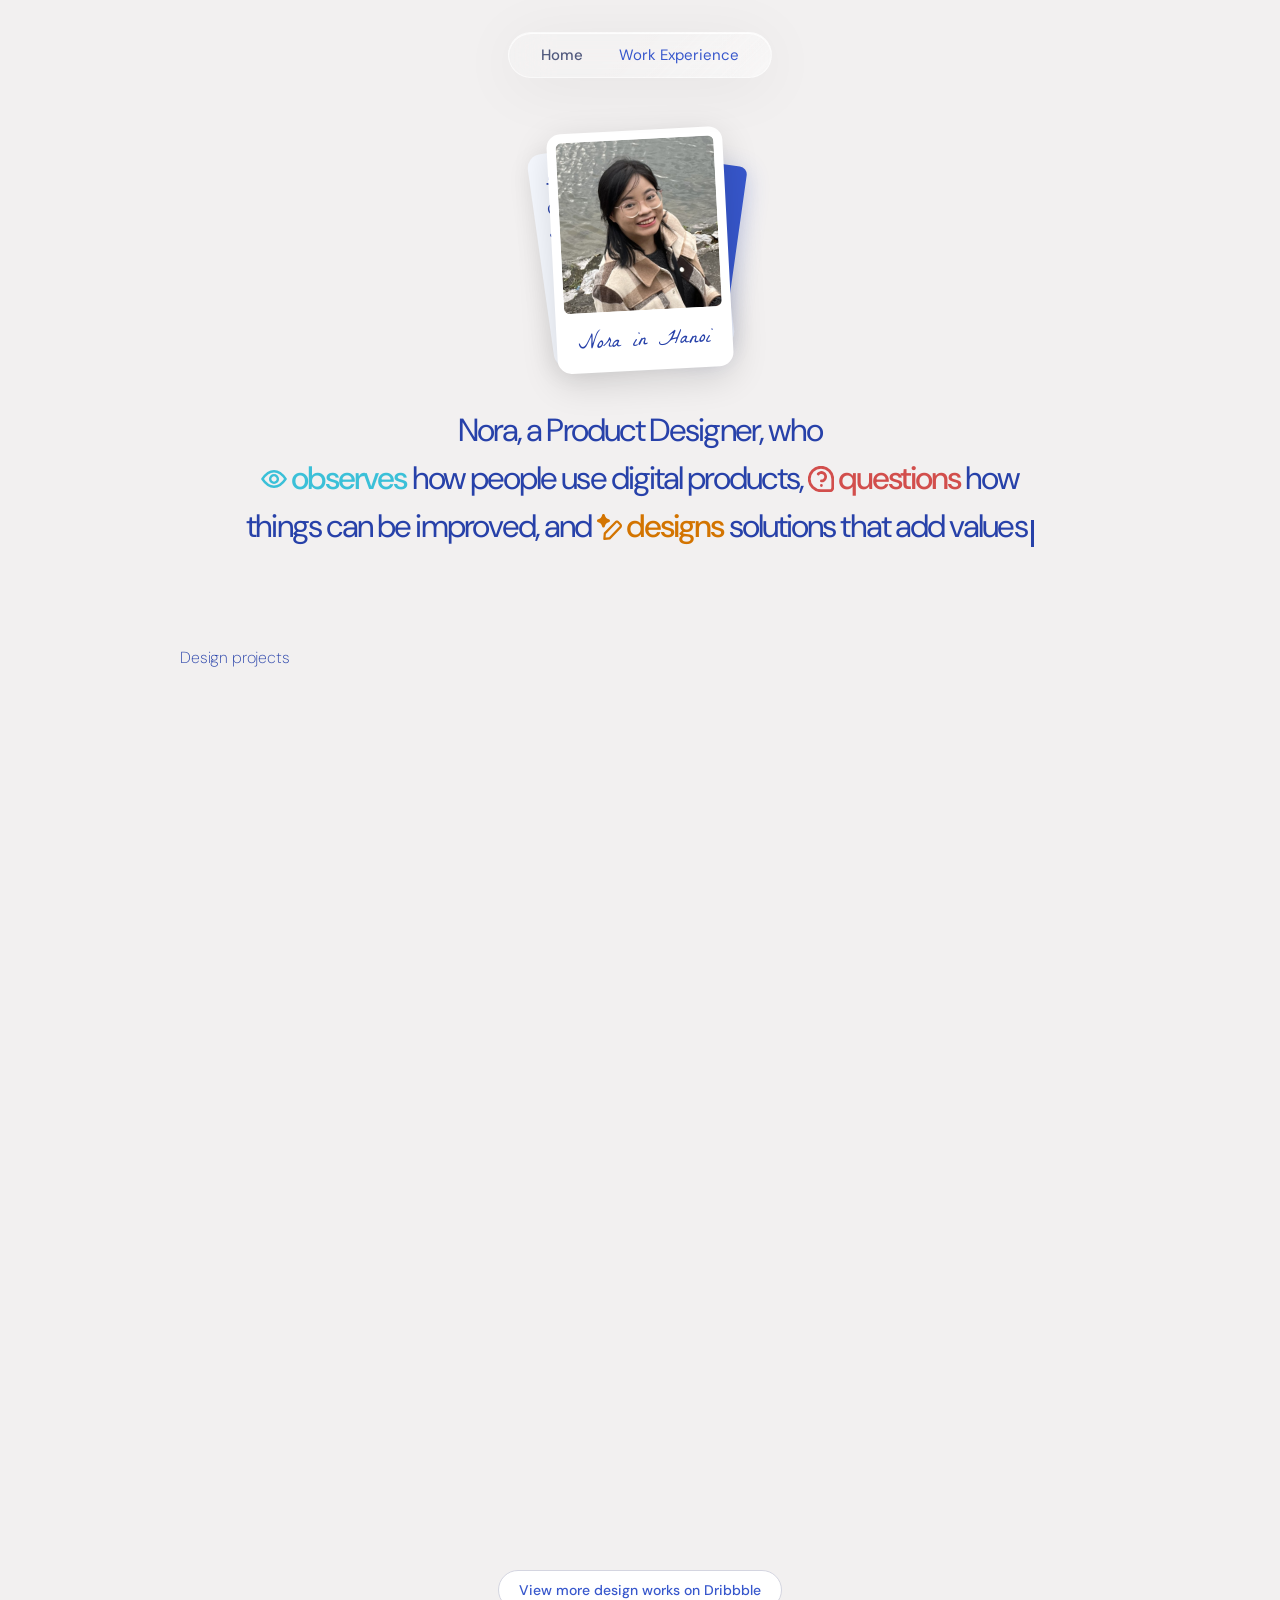
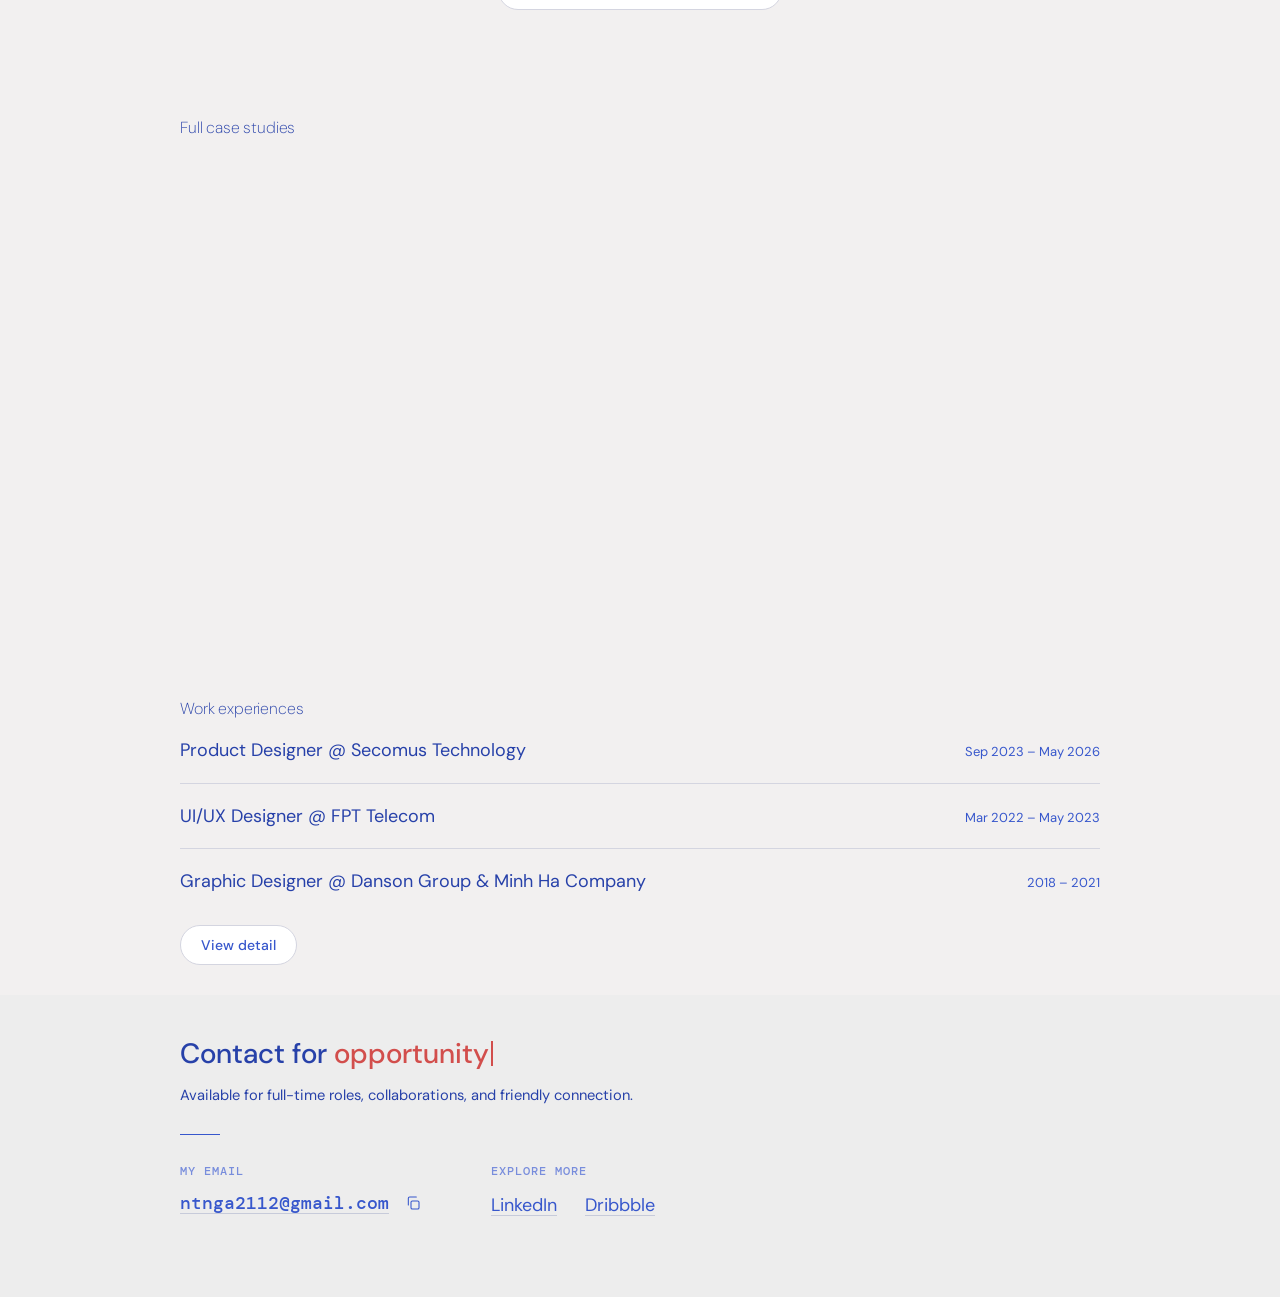
==== commit bf92083f: "Update index.html" ====
--- a/index.html
+++ b/index.html
@@ -15,7 +15,7 @@
   <title>Nora Nguyen, Product Designer</title>
   <link rel="preconnect" href="https://fonts.googleapis.com" />
   <link rel="preconnect" href="https://fonts.gstatic.com" crossorigin />
-  <link href="https://fonts.googleapis.com/css2?family=DM+Mono:wght@400;500&family=DM+Sans:wght@400;500;600&family=La+Belle+Aurore&family=Lora:ital,wght@0,400;0,600;1,400&family=Mozilla+Headline:wght@200..700&display=swap" rel="stylesheet" />
+  <link href="https://fonts.googleapis.com/css2?family=DM+Mono:wght@400;500&family=DM+Sans:wght@400;500;600&family=La+Belle+Aurore&family=Lora:ital,wght@0,400;0,600;1,400&display=swap" rel="stylesheet" />
   <link rel="stylesheet" href="CSS/main.css" />
 </head>
 <body class="page-home" id="top">
@@ -33,11 +33,11 @@
 
         <!-- Left: plain white card -->
         <div class="card card-left" aria-hidden="true">
-          <div class="card-left-icon" aria-hidden="true"></div>
+          <svg class="card-left-icon" viewBox="0 0 24 24" fill="currentColor" aria-hidden="true"><path d="M13.4999 5.5C14.5899 5.5 15.4999 4.58 15.4999 3.5C15.4999 2.96957 15.2892 2.46086 14.9141 2.08579C14.539 1.71071 14.0303 1.5 13.4999 1.5C12.3899 1.5 11.4999 2.38 11.4999 3.5C11.4999 4.58 12.3899 5.5 13.4999 5.5ZM9.88989 19.38L10.8899 15L12.9999 17V23H14.9999V15.5L12.8899 13.5L13.4999 10.5C14.1851 11.2851 15.0305 11.9145 15.9791 12.3457C16.9278 12.7769 17.9578 13 18.9999 13V11C17.0899 11 15.4999 10 14.6899 8.58L13.6899 7C13.2899 6.38 12.6899 6 11.9999 6C11.6899 6 11.4999 6.08 11.1899 6.08L5.99989 8.28V13H7.99989V9.58L9.78989 8.88L8.18989 17L3.28989 16L2.88989 18L9.88989 19.38Z"/></svg>
           <div class="card-left-header">ON MY MIND NOW</div>
           <ul class="card-left-list">
-            <li>Personal projects</li>
-            <li>Support a Shopify App Developer</li>
+            <li>Find a full-time job</li>
+            <li>Practice calligraphy everyday</li>
           </ul>
         </div>
 
@@ -92,7 +92,9 @@
 
         <div class="side-quest-grid">
           <div class="side-quest-card">
-            <div class="side-quest-card-img side-quest-card-scrollshot" role="img" aria-label="Flicky landing page design" style="background-image: url('Elements/flickywebsite.jpg');"></div>
+            <div class="side-quest-card-img">
+              <video src="Elements/flicky-landing-small.mp4" muted loop playsinline preload="metadata" aria-label="Flicky landing page design"></video>
+            </div>
             <div class="side-quest-card-body">
               <div class="side-quest-card-meta">
                 <span class="side-quest-card-name">
@@ -109,7 +111,9 @@
           </div>
 
           <div class="side-quest-card">
-            <div class="side-quest-card-img side-quest-card-scrollshot" role="img" aria-label="Deco landing page redesign" style="background-image: url('Elements/decowebsite.png');"></div>
+            <div class="side-quest-card-img">
+              <video src="Elements/deco-framersite-small.mp4" muted loop playsinline preload="metadata" aria-label="Deco landing page redesign"></video>
+            </div>
             <div class="side-quest-card-body">
               <div class="side-quest-card-meta">
                 <span class="side-quest-card-name">
@@ -154,11 +158,29 @@
             </div>
           </div>
 
-          <div class="side-quest-more">
-            <a href="https://dribbble.com/parkjungnga" target="_blank" rel="noopener" class="work-exp-detail-btn" style="box-shadow: 0px 4px 10px 0px rgba(0, 0, 0, 0.15);">More design works on Dribbble </a>
-          </div>
-        </div>
-
+          <div class="side-quest-card">
+            <div class="side-quest-card-img">
+              <video src="Elements/seo-opt-small.mp4" muted loop playsinline preload="metadata" aria-label="SEO Report score interaction"></video>
+            </div>
+            <div class="side-quest-card-body">
+              <div class="side-quest-card-meta">
+                <span class="side-quest-card-name">
+                  SEO Report score interaction
+                </span>
+                <span class="side-quest-card-year">2025</span>
+              </div>
+              <p class="side-quest-card-desc">I designed the interaction of SEO Report page for a Shopify app</p>
+              <a class="side-quest-card-behance-btn" href="https://dribbble.com/shots/27827048-SEO-Report-page-for-Shopify-App" target="_blank" rel="noopener">
+                <span data-btn-label>View project</span>
+                <svg viewBox="0 0 24 24" fill="none" aria-hidden="true"><path d="M7 17L17 7M9 7h8v8" stroke="currentColor" stroke-width="2" stroke-linecap="round" stroke-linejoin="round"/></svg>
+              </a>
+            </div>
+          </div>
+        </div>
+
+        <div style="text-align: center;">
+          <a href="https://dribbble.com/parkjungnga" target="_blank" rel="noopener" class="work-exp-detail-btn">View more design works on Dribbble</a>
+        </div>
 
       </div><!-- /works-inner -->
     </section>
@@ -292,6 +314,7 @@
   </script>
 
   <script src="js/footer.js" defer></script>
+  <script src="js/side-quest-reveal.js" defer></script>
 
 </body>
 </html>
--- a/CSS/main.css
+++ b/CSS/main.css
@@ -7,7 +7,6 @@
   --accent:        #3757CC;
   --accent-dark:   #515A7E;
   --ink:           #2741A9;  /* same blue family as --accent, deeper — headings/body text */
-  --muted:         #636485;  
   --border:        #D4D5E0;
   --border-card:   #C7CBDA;
   --bg:            #F2F0F0;
@@ -19,7 +18,7 @@
   --z-cursor: 200;
 
   /* Font stacks */
-  --font-heading:   'Mozilla Headline', sans-serif;
+  --font-heading:   'DM Sans', -apple-system, BlinkMacSystemFont, 'Helvetica Neue', sans-serif;
   --font-body:      'DM Sans', -apple-system, BlinkMacSystemFont, 'Helvetica Neue', sans-serif;
   --font-signature: 'La Belle Aurore', cursive;
   --font-quote:     'Lora', Georgia, 'Times New Roman', serif;
@@ -61,7 +60,7 @@
   border-radius: 999px;
   padding: 12px 32px;
   display: flex;
-  font-family: Mozilla Headline;
+  font-family: var(--font-body);
   align-items: center;
   gap: 36px;
   box-shadow: 0 8px 65px rgba(0,0,0,0.06), inset 0 1px 0 rgba(255,255,255,0.85);
@@ -98,8 +97,7 @@
 }
 
 /* ── Shared headings ── */
-.section-heading,
-.section-title {
+.section-heading {
   font-family: var(--font-heading);
   font-size: clamp(1.4rem, 2.5vw + 0.5rem, 2rem);
   font-weight: 400;
@@ -120,13 +118,6 @@
 
 .section-body p + p { margin-top: 14px; }
 .section-body strong { color: var(--ink); font-weight: 500; }
-
-/* ── Divider ── */
-.section-divider {
-  height: 1px;
-  background: var(--border);
-  margin-bottom: 72px;
-}
 
 site-footer {
   display: block;
@@ -143,9 +134,9 @@
 }
 
 .footer-inner {
-  max-width: 820px;
+  max-width: 920px;
   margin: 0 auto;
-  padding: 0 48px;
+  padding: 0;
 }
 
 @media (max-width: 768px) {
@@ -652,7 +643,7 @@
 
 body.page-home main {
   width: 100%;
-  max-width: 820px;
+  max-width: 920px;
   padding: 0 48px;
   flex: 1 0 auto;
 }
@@ -724,11 +715,15 @@
   overflow: hidden;
 }
 
+/* Inline SVG (in index.html) filled with currentColor, so it always
+   renders and follows --ink. */
 body.page-home .card-left-icon {
+  display: block;
   width: 20px;
   height: 20px;
   margin-bottom: 10px;
   flex-shrink: 0;
+  color: var(--ink);
 }
 
 body.page-home .card-left-header {
@@ -850,7 +845,7 @@
 }
 
 body.page-home .text-block h1 {
-  font-family: var(--font-heading);
+  font-family: var(--font-body);
   font-size: 24pt;
   font-weight: 400;
   line-height: 1.5;
@@ -911,19 +906,6 @@
   font-size: 11px;
 }
 
-body.page-home .label-square {
-  width: 8px;
-  height: 8px;
-  background: var(--accent);
-  border-radius: 2px;
-  flex-shrink: 0;
-}
-
-body.page-home .section-title {
-  text-align: left;
-  margin-bottom: 48px;
-}
-
 /* Mobile */
 @media (max-width: 640px) {
   body.page-home { padding: 20px 0; }
@@ -946,22 +928,14 @@
 
 /* ── Works section inner container ── */
 body.page-home .works-inner {
-  padding: 30px 48px 30px;
-  max-width: 820px;
+  padding: 30px 0 30px;
+  max-width: 920px;
   margin: 0 auto;
 }
 
 body.page-home .works-header {
   margin-bottom: 20px;
   text-align: left;
-}
-
-body.page-home .case-studies-sub {
-  font-size: 14px;
-  font-weight: regular;
-  color: var(--accent);
-  margin-bottom: 12px;
-  margin-top: 12px;
 }
 
 body.page-home .case-studies-heading {
@@ -981,27 +955,47 @@
 /* ── Works grid ── */
 body.page-home .works-grid {
   display: grid;
-  grid-template-columns: 1fr;
+  grid-template-columns: repeat(3, 1fr);
   gap: 20px;
 }
 
 /* ── Work card ── */
 body.page-home .work-card {
   display: flex;
-  flex-direction: row;
+  flex-direction: column;
   background: rgba(255,255,255,0.8);
   border: 1px solid rgba(0,0,0,0.07);
   border-radius: 16px;
   overflow: hidden;
   text-decoration: none;
   color: inherit;
-  transition: transform 0.3s cubic-bezier(0.16,1,0.3,1),
-              box-shadow 0.3s cubic-bezier(0.16,1,0.3,1);
-}
-
-body.page-home .work-card:hover {
-  transform: translateY(-5px);
-  box-shadow: 0 24px 64px rgba(0,0,0,0.12);
+}
+
+/* Appear animation (JS adds .is-visible). */
+@keyframes work-card-rise {
+  from { opacity: 0; transform: translateY(28px); }
+  to   { opacity: 1; transform: none; }
+}
+
+@media (scripting: enabled) {
+  body.page-home .work-card { opacity: 0; }
+
+  body.page-home .work-card.is-visible {
+    opacity: 1;
+    animation: work-card-rise 0.7s cubic-bezier(0.16, 1, 0.3, 1) backwards;
+  }
+
+  /* Stagger across the 3 columns */
+  body.page-home .work-card:nth-child(3n+2).is-visible { animation-delay: 0.1s; }
+  body.page-home .work-card:nth-child(3n+3).is-visible { animation-delay: 0.2s; }
+}
+
+@media (max-width: 768px) {
+  body.page-home .work-card.is-visible { animation-delay: 0s !important; }
+}
+
+@media (prefers-reduced-motion: reduce) {
+  body.page-home .work-card.is-visible { animation: none; }
 }
 
 body.page-home .work-card[aria-disabled="true"] {
@@ -1081,9 +1075,9 @@
 }
 
 body.page-home .work-card-img {
-  width: 300px;
+  width: 100%;
   flex-shrink: 0;
-  aspect-ratio: 16 / 12;
+  aspect-ratio: 16 / 10;
   overflow: hidden;
   position: relative;
 }
@@ -1100,26 +1094,9 @@
   transform: scale(1.04);
 }
 
-/* Coming soon overlay */
-body.page-home .work-card-soon {
-  position: absolute;
-  top: 14px;
-  right: 14px;
-  background: rgba(20,20,40,0.72);
-  backdrop-filter: blur(8px);
-  -webkit-backdrop-filter: blur(8px);
-  color: rgba(255,255,255,0.75);
-  font-size: 10px;
-  font-weight: 500;
-  letter-spacing: 0.08em;
-  text-transform: uppercase;
-  padding: 4px 10px;
-  border-radius: 999px;
-  border: 1px solid rgba(255,255,255,0.15);
-}
-
 body.page-home .work-card-body {
-  padding: 22px 24px 24px;
+  flex: 1;
+  padding: 18px 18px 20px;
   display: flex;
   flex-direction: column;
   justify-content: flex-start;
@@ -1142,11 +1119,6 @@
   border-radius: 999px;
 }
 
-body.page-home .work-tag-cat {
-  background: rgba(55, 87, 204, 0.2);
-  color: var(--accent);
-}
-
 body.page-home .work-tag-type {
   background: rgba(59, 124, 253, 0.06);
   color: var(--accent);
@@ -1154,7 +1126,7 @@
 
 body.page-home .work-card-title {
   font-family: var(--font-heading);
-  font-size: 22px;
+  font-size: 18px;
   font-weight: 400;
   color: var(--ink);
   line-height: 1.35;
@@ -1165,11 +1137,6 @@
   font-size: 14px;
   color: var(--ink);
   line-height: 1.65;
-}
-
-/* Filter hidden state */
-body.page-home .work-card.hidden {
-  display: none;
 }
 
 @media (max-width: 768px) {
@@ -1187,32 +1154,6 @@
   margin-top: 20px;
 }
 
-body.page-home .side-quest-more {
-  display: flex;
-  align-items: center;
-  justify-content: center;
-  position: relative;
-  isolation: isolate;
-  overflow: hidden;
-  background: rgb(236, 232, 232);
-  border-radius: 16px;
-  padding: 24px;
-}
-
-/* Background image at 50% opacity, behind the button */
-body.page-home .side-quest-more::before {
-  content: "";
-  position: absolute;
-  inset: 0;
-  z-index: -1;
-  background: url('../Elements/bgprj.png') center / cover no-repeat;
-  opacity: 0.2;
-}
-
-body.page-home .side-quest-more .work-exp-detail-btn {
-  margin-top: 0;
-}
-
 body.page-home .side-quest-card {
   display: flex;
   flex-direction: column;
@@ -1222,8 +1163,31 @@
   overflow: hidden;
 }
 
-body.page-home .side-quest-card-soon {
-  opacity: 0.65;
+/* Appear animation: only when JS is on, so no-JS visitors still see cards. */
+@media (scripting: enabled) {
+  body.page-home .side-quest-card {
+    opacity: 0;
+    transform: translateY(28px);
+    transition: opacity 0.7s cubic-bezier(0.16, 1, 0.3, 1),
+                transform 0.7s cubic-bezier(0.16, 1, 0.3, 1);
+  }
+
+  body.page-home .side-quest-card.is-visible {
+    opacity: 1;
+    transform: none;
+  }
+
+  /* Stagger the right-hand card of each row slightly */
+  body.page-home .side-quest-card:nth-child(even) {
+    transition-delay: 0.12s;
+  }
+}
+
+@media (prefers-reduced-motion: reduce) {
+  body.page-home .side-quest-card {
+    transform: none;
+    transition: opacity 0.3s ease;
+  }
 }
 
 body.page-home .side-quest-card-img {
@@ -1233,6 +1197,7 @@
   position: relative;
 }
 
+body.page-home .side-quest-card-img video,
 body.page-home .side-quest-card-img img {
   width: 100%;
   height: 100%;
@@ -1240,57 +1205,12 @@
   display: block;
 }
 
-/* Long website screenshots: fit card width, show the top of the page */
-body.page-home .side-quest-card-scrollshot {
-  background-repeat: no-repeat;
-  background-size: 100% auto;
-  background-position: top center;
-  transition: background-position 0.8s ease-out;
-}
-
-/* Hover: slowly scroll down the full page, snap back on leave */
-body.page-home .side-quest-card:hover .side-quest-card-scrollshot {
-  background-position: bottom center;
-  transition: background-position 12s linear;
-}
-
-@media (prefers-reduced-motion: reduce) {
-  body.page-home .side-quest-card:hover .side-quest-card-scrollshot {
-    background-position: top center;
-  }
-}
-
-body.page-home .side-quest-card-img-empty {
-  display: flex;
-  align-items: center;
-  justify-content: center;
-  background: var(--accent-subtle);
-}
-
-body.page-home .side-quest-card-soon-badge {
-  font-size: 10px;
-  font-weight: 500;
-  letter-spacing: 0.08em;
-  text-transform: uppercase;
-  color: var(--accent);
-  background: rgba(255,255,255,0.85);
-  padding: 4px 10px;
-  border-radius: 999px;
-  border: 1px solid rgba(0,0,0,0.07);
-}
-
 body.page-home .side-quest-card-body {
   flex: 1;
   padding: 16px 18px 18px;
   display: flex;
   flex-direction: column;
   gap: 8px;
-}
-
-body.page-home .side-quest-card-img-link {
-  display: block;
-  width: 100%;
-  height: 100%;
 }
 
 body.page-home .side-quest-card-behance-btn {
@@ -1352,14 +1272,6 @@
   color: var(--ink);
 }
 
-body.page-home .side-quest-card-icon {
-  width: 8px;
-  height: 8px;
-  border-radius: 2px;
-  background: var(--accent);
-  flex-shrink: 0;
-}
-
 body.page-home .side-quest-card-year {
   font-size: 12px;
   color: var(--accent-dark);
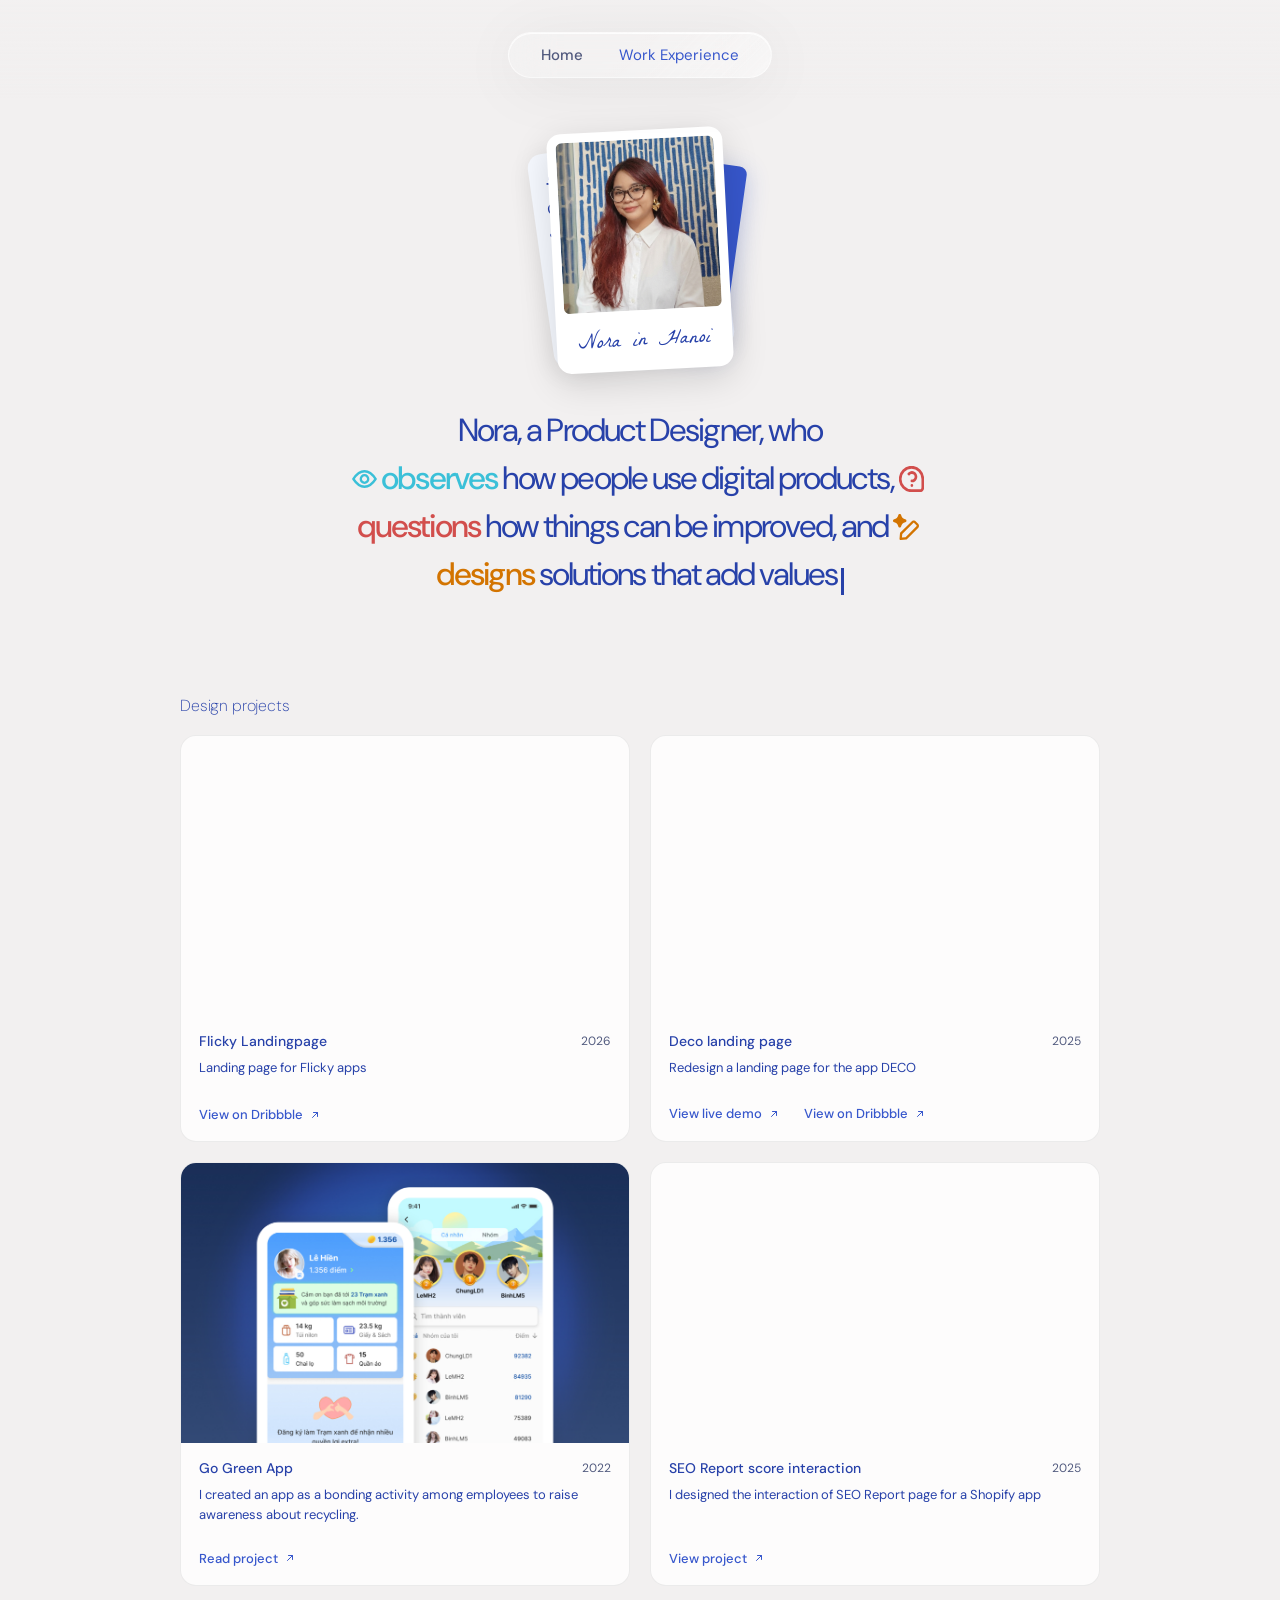
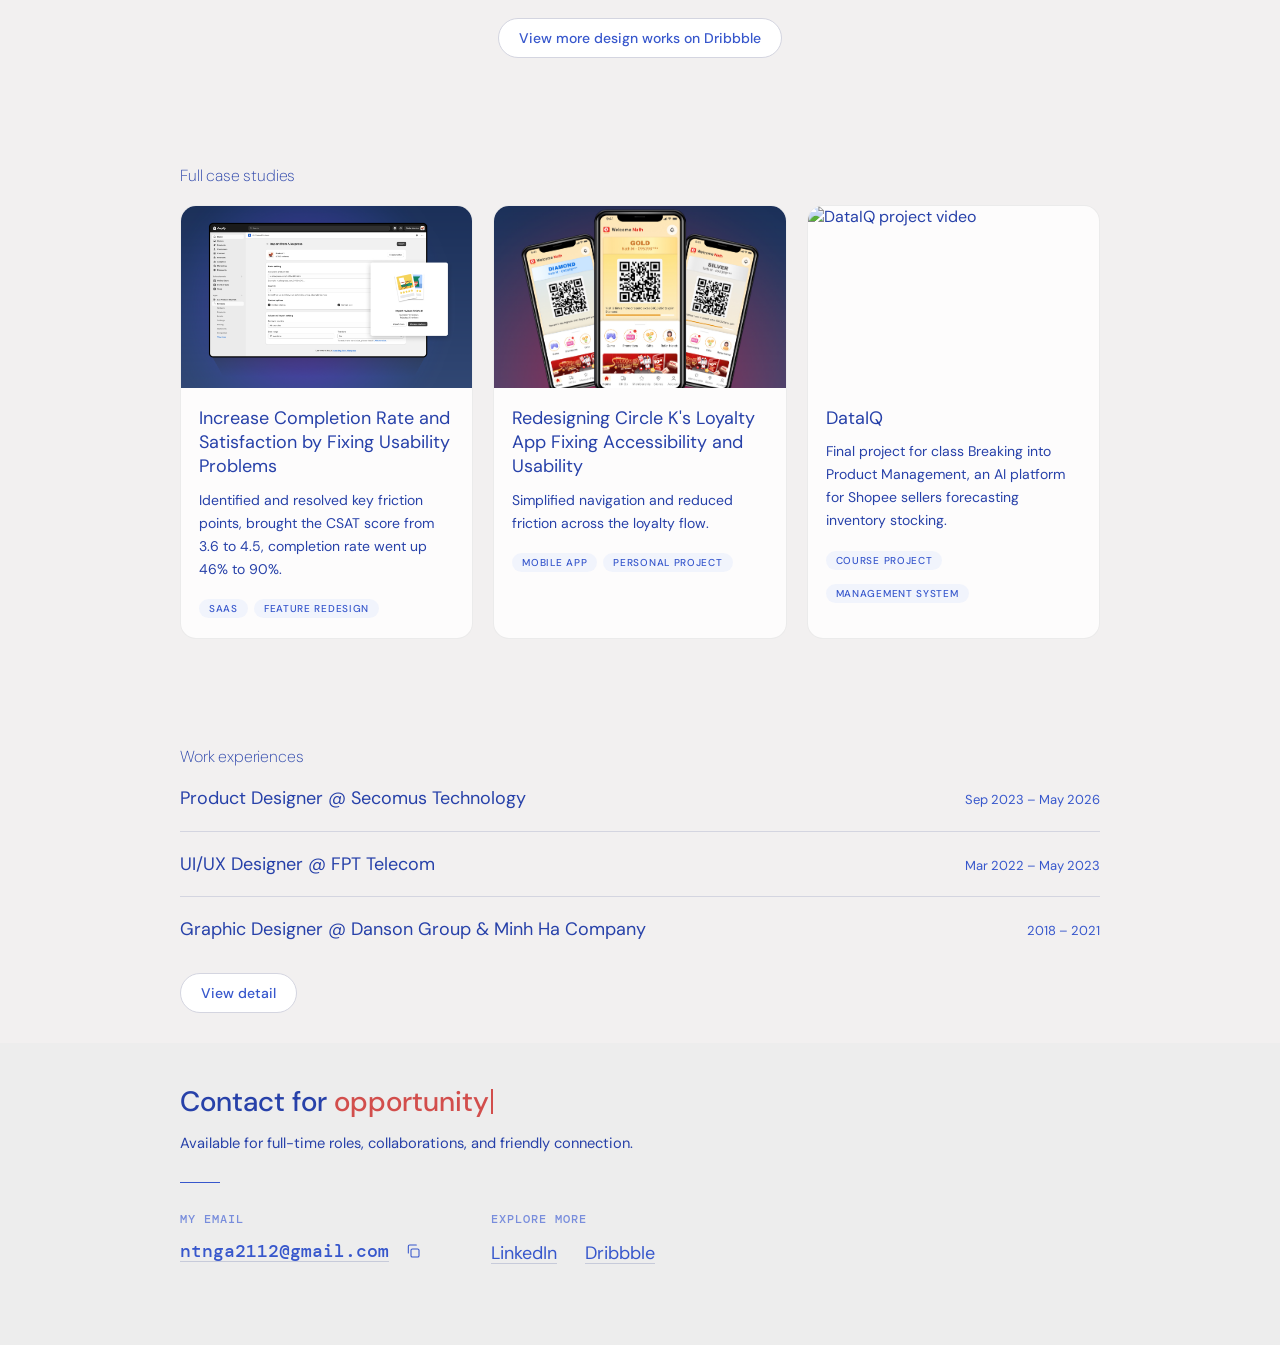
==== commit 14854754: "Update index.html" ====
--- a/index.html
+++ b/index.html
@@ -61,7 +61,7 @@
         <div class="card card-center" aria-hidden="true">
           <div class="photo">
             <img id="nora-portrait"
-                 src="Elements/pic2.jpg"
+                 src="Elements/potrait-crop.png"
                  alt="Nora Nguyen"
                  width="237" height="256" />
           </div>
--- a/CSS/main.css
+++ b/CSS/main.css
@@ -14,8 +14,11 @@
   --accent-subtle: #F0F3FF;
 
   /* Semantic z-index scale */
+  --z-edge-fade: 50;   /* top-edge fade: above content, below sidebar/nav */
   --z-nav:    100;
   --z-cursor: 200;
+
+  --edge-fade-height: 100px;
 
   /* Font stacks */
   --font-heading:   'DM Sans', -apple-system, BlinkMacSystemFont, 'Helvetica Neue', sans-serif;
@@ -851,6 +854,8 @@
   line-height: 1.5;
   color: var(--ink);
   letter-spacing: -0.06em;
+  max-width: 612px;
+  margin-inline: auto;
   margin-bottom: 20px;
   text-wrap: balance;
 }
@@ -1205,6 +1210,15 @@
   display: block;
 }
 
+/* Image cards wrap the img in a link; make the link fill the frame
+   (it inherits inline-flex + align-self from the button style). */
+body.page-home .side-quest-card-img > a {
+  display: block;
+  width: 100%;
+  height: 100%;
+  margin-top: 0;
+}
+
 body.page-home .side-quest-card-body {
   flex: 1;
   padding: 16px 18px 18px;
@@ -1295,3 +1309,33 @@
     grid-template-columns: 1fr;
   }
 }
+
+/* ── Top-edge fade (all pages) ──
+   Content scrolling under the top of the screen fades into the page
+   background. The fade is 100px tall and eases in over the first 100px of
+   scroll so the page header stays untouched at load. Needs scroll-driven
+   animations; browsers without them simply skip the fade. */
+@supports (animation-timeline: scroll()) {
+  body::before {
+    content: "";
+    position: fixed;
+    top: 0;
+    left: 0;
+    right: 0;
+    height: var(--edge-fade-height);
+    z-index: var(--z-edge-fade);
+    pointer-events: none;
+    background: linear-gradient(to bottom,
+      color-mix(in srgb, var(--bg) 90%, transparent) 0%,
+      color-mix(in srgb, var(--bg) 0%, transparent) 100%);
+    animation: edge-fade-in linear both;
+    animation-timeline: scroll(root);
+    animation-range: 0 100px;
+  }
+}
+
+@keyframes edge-fade-in {
+  from { opacity: 0; }
+  to   { opacity: 1; }
+}
+
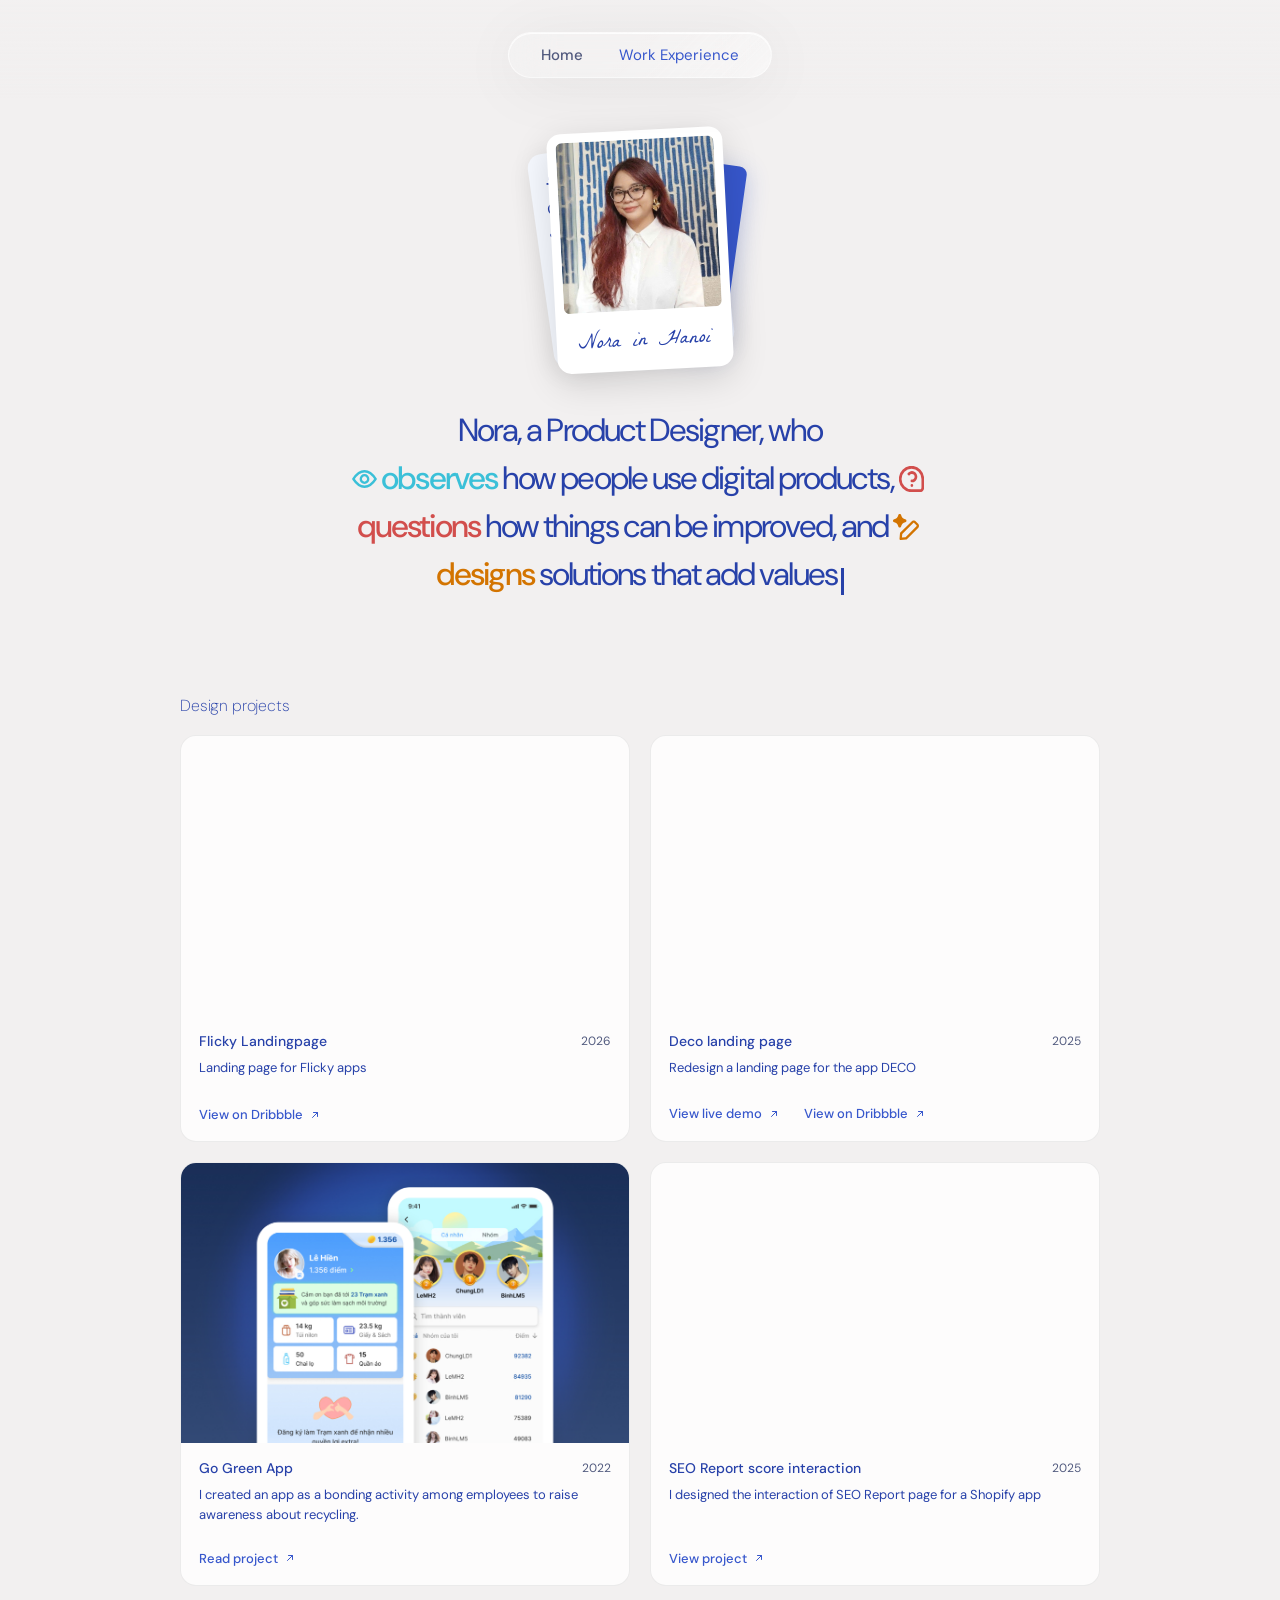
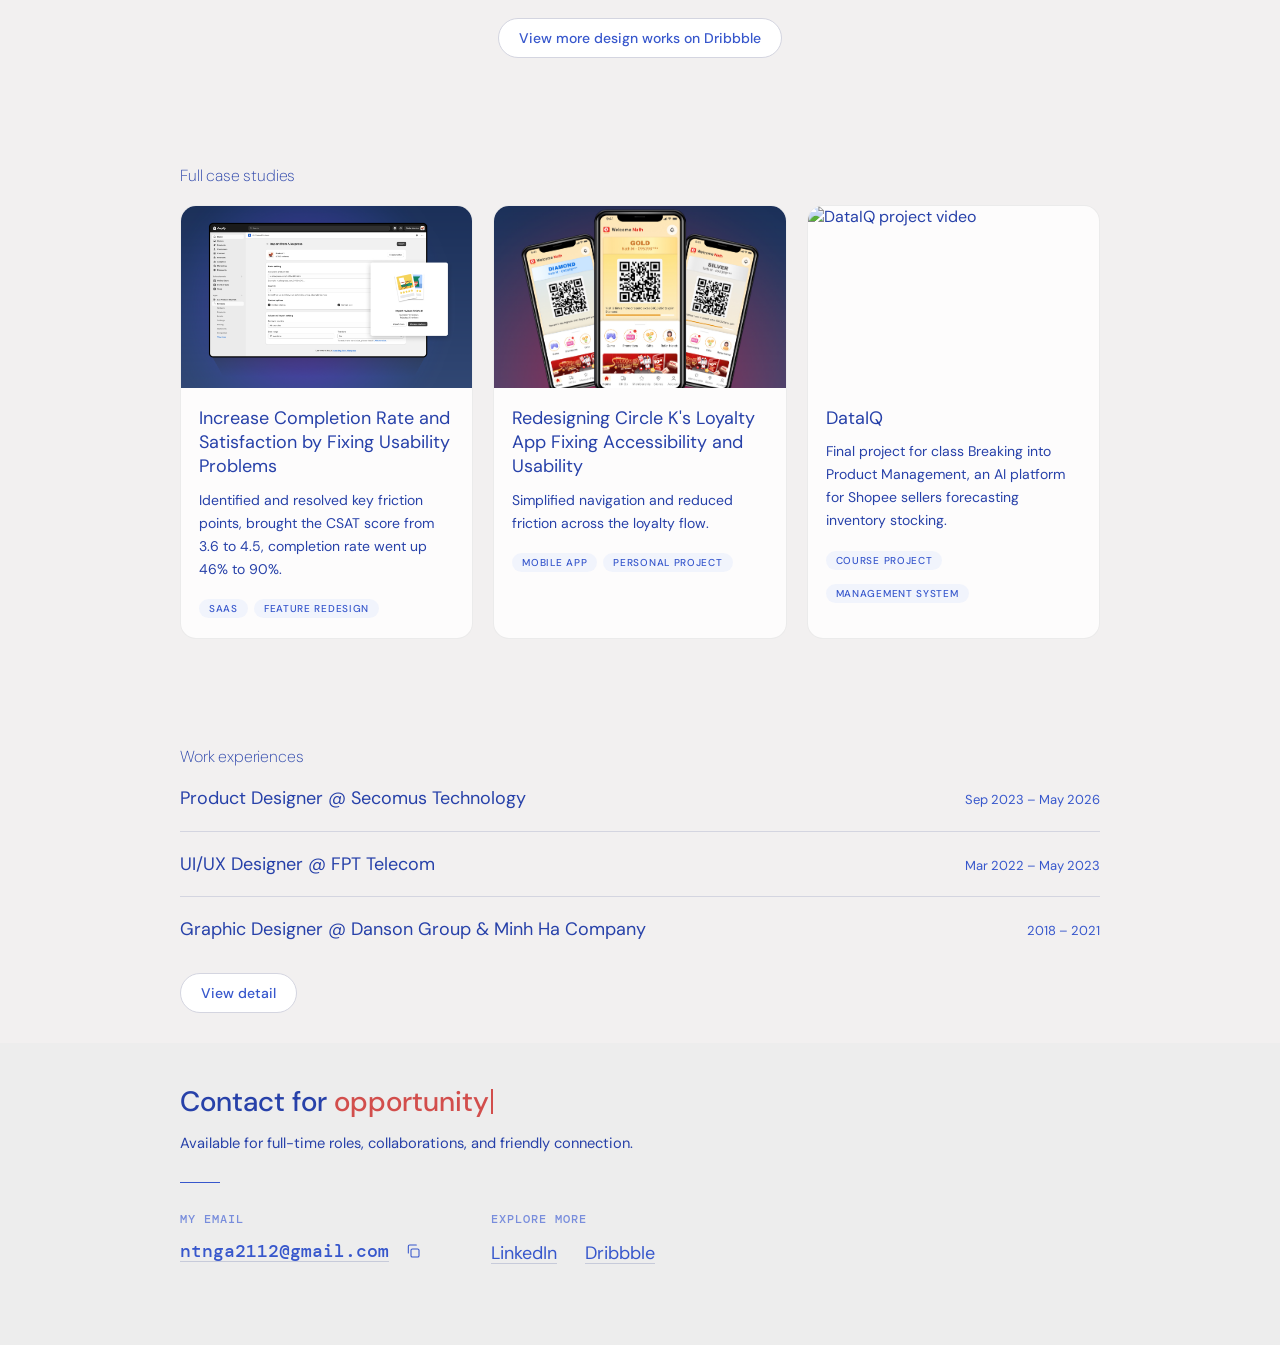
==== commit 3e419e8d: "Update index.html" ====
--- a/index.html
+++ b/index.html
@@ -61,7 +61,7 @@
         <div class="card card-center" aria-hidden="true">
           <div class="photo">
             <img id="nora-portrait"
-                 src="Elements/potrait-crop.png"
+                 src="Elements/potrait-crop.jpg"
                  alt="Nora Nguyen"
                  width="237" height="256" />
           </div>
